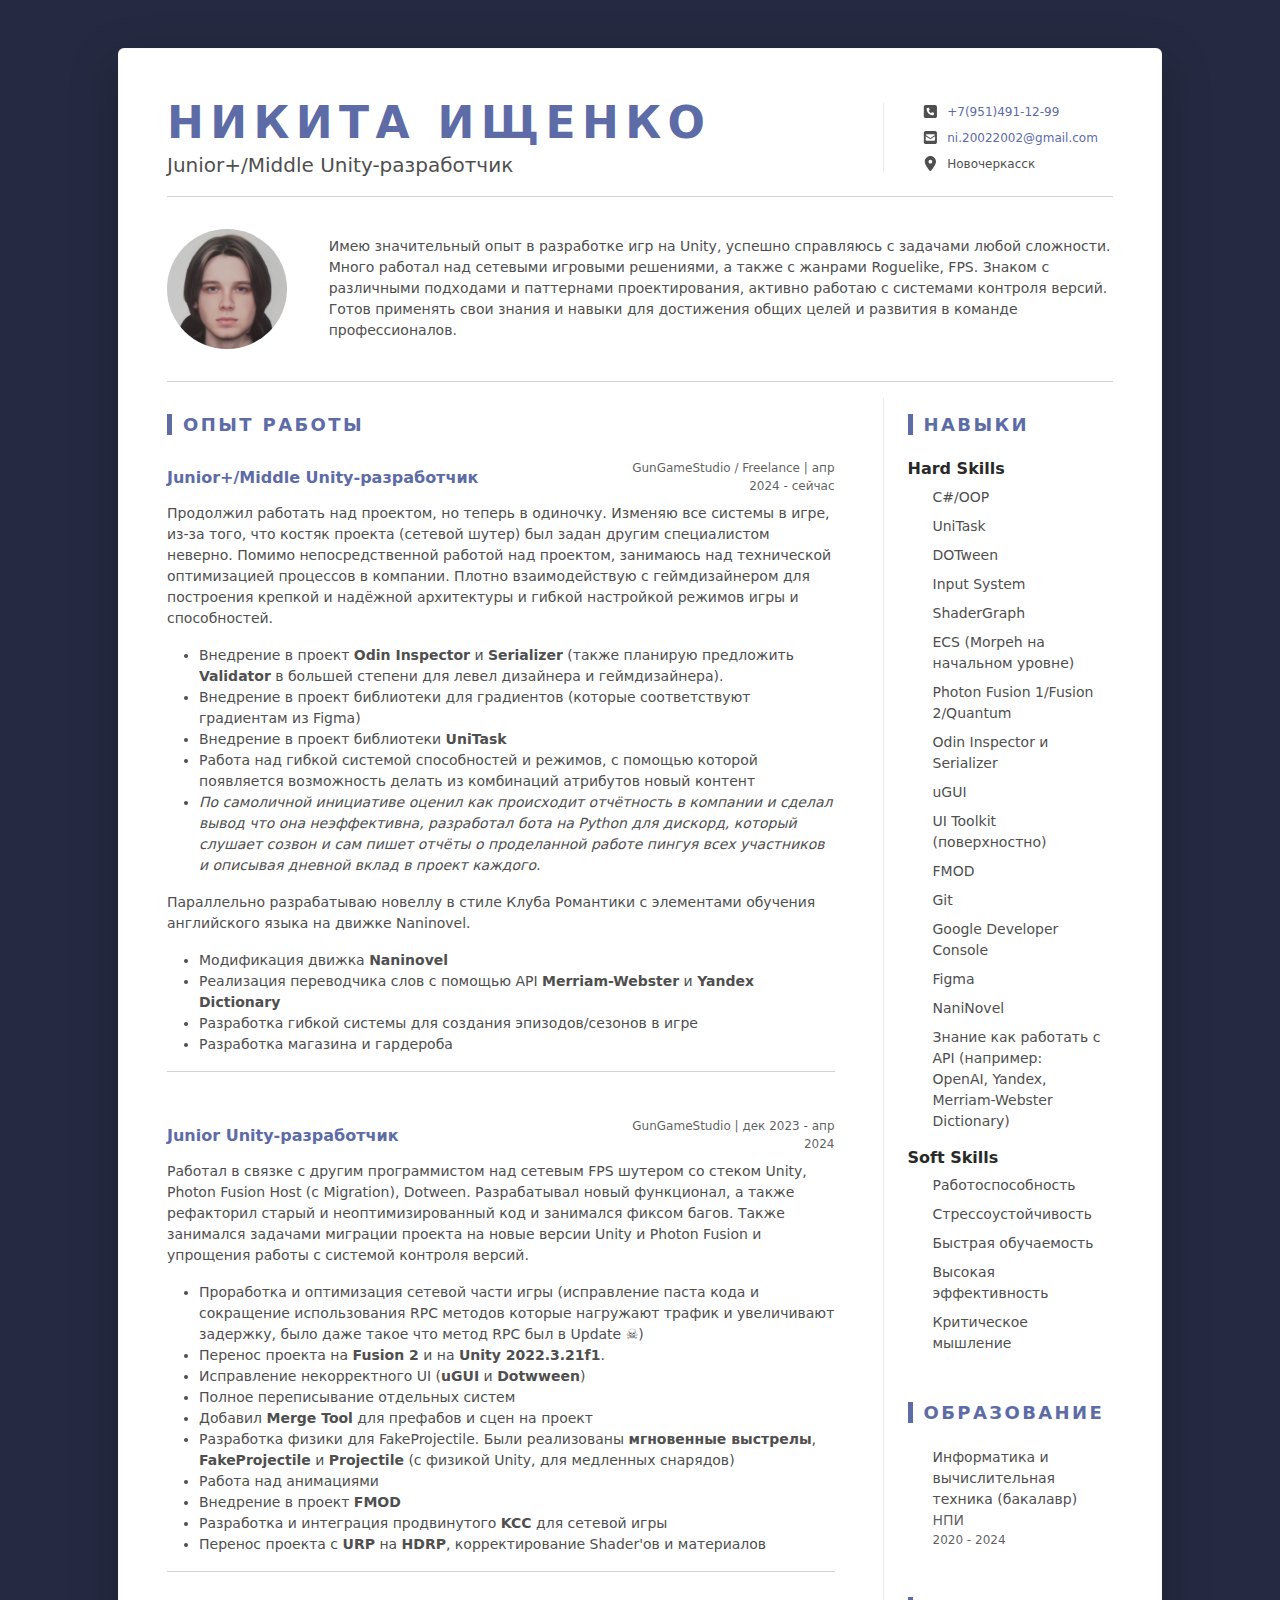
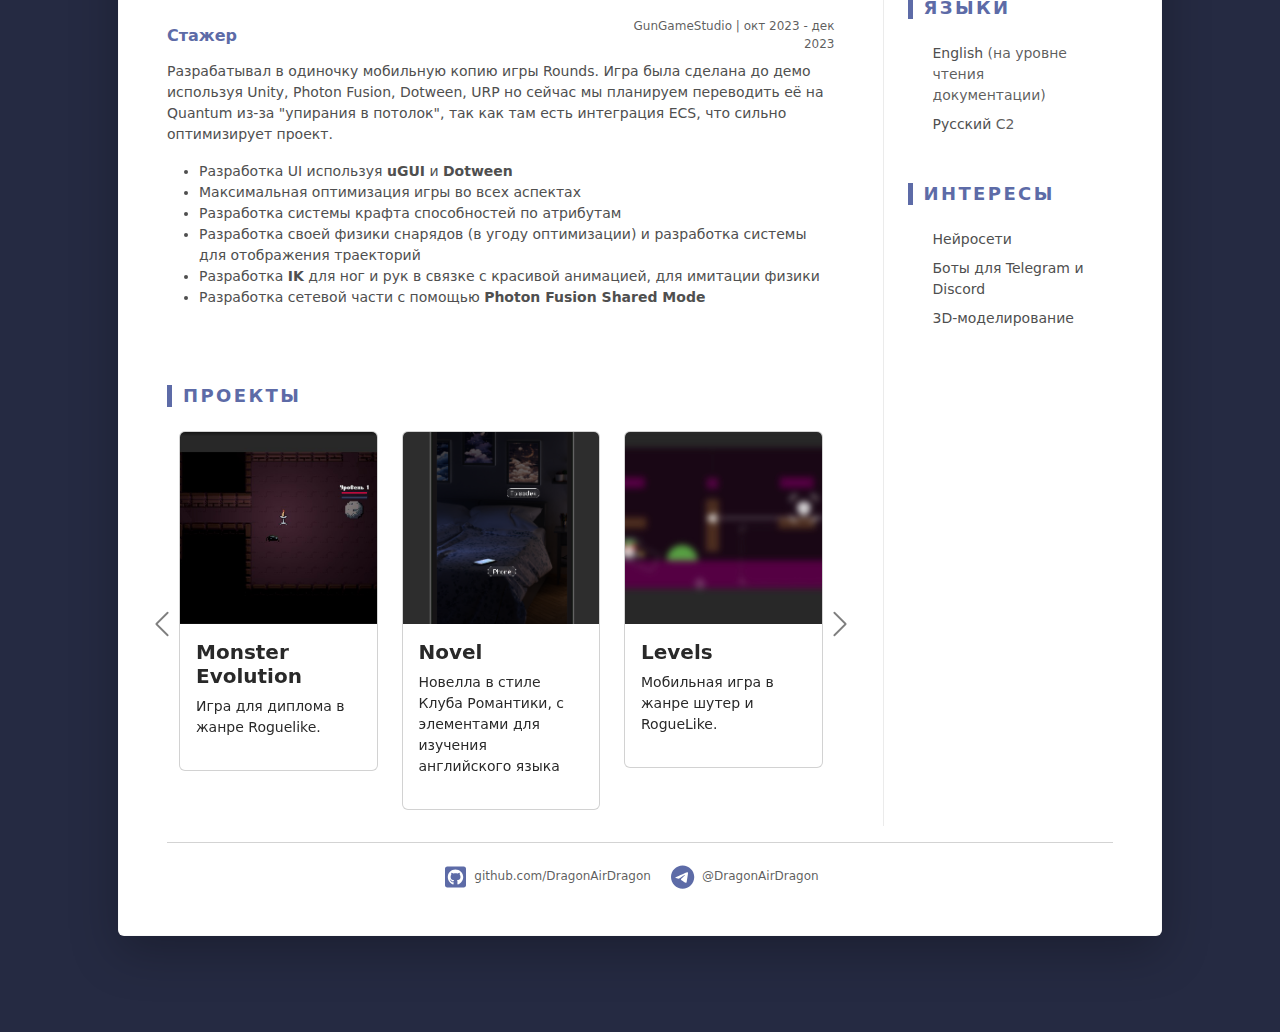
==== index.html @ b6a186af "init" ====
<!DOCTYPE html>
<html lang="en">

<head>
   <title>Никита Ищенко - Junior+/Middle Unity Developer</title>
   <meta charset="utf-8">
   <meta http-equiv="X-UA-Compatible" content="IE=edge">
   <meta name="viewport" content="width=device-width, initial-scale=1.0">
   <meta name="description" content="">
   <meta name="author" content="Proglib">
   <link rel="shortcut icon" href="assets/favicon.ico">
   <link href="https://fonts.googleapis.com/css?family=Roboto:300,400,500,700,900" rel="stylesheet">
   <script defer src="assets/fonts/all.min.js"></script>
   <link id="theme-style" rel="stylesheet" href="assets/css/style.css">
   <link id="additional-style" rel="stylesheet" href="assets/css/resume.css">
</head>

<body>
   <div class="main-wrapper">
      <div class="container px-3 px-lg-5">
         <article class="resume-wrapper mx-auto theme-bg-light p-5 mb-5 my-5 shadow-lg rounded">
            <div class="resume-header">
               <div class="row align-items-center">
                  <div class="resume-title col-12 col-md-6 col-lg-8 col-xl-9">
                     <h2 class="resume-name mb-0 text-uppercase">Никита Ищенко</h2>
                     <div class="resume-tagline mb-3 mb-md-0">Junior+/Middle Unity-разработчик</div>
                  </div>
                  <div class="resume-contact col-12 col-md-6 col-lg-4 col-xl-3">
                     <ul class="list-unstyled mb-0">
                        <li class="mb-2"><i class="fas fa-phone-square fa-fw fa-lg me-2 "></i><a class="resume-link"
                              href="tel:#">+7(951)491-12-99</a></li>
                        <li class="mb-2"><i class="fas fa-envelope-square fa-fw fa-lg me-2"></i><a class="resume-link"
                              href="mailto:#">ni.20022002@gmail.com</a></li>
                        <li class="mb-0"><i class="fas fa-map-marker-alt fa-fw fa-lg me-2"></i>Новочеркасск</li>
                     </ul>
                  </div>
               </div>
            </div>
            <hr>
            <div class="resume-intro py-3">
               <div class="row align-items-center">
                  <div class="col-12 col-md-3 col-xl-2 text-center">
                     <img class="resume-profile-image mb-3 mb-md-0 me-md-5  ms-md-0 rounded mx-auto rounded-circle"
                        src="assets/img/photo.jpg" alt="image">
                  </div>
                  <div class="col text-start">
                     <p class="mb-0"> Имею значительный опыт в разработке игр на Unity, успешно справляюсь с задачами
                        любой сложности. Много работал над сетевыми игровыми решениями, а также с жанрами Roguelike,
                        FPS. Знаком с различными подходами и паттернами проектирования, активно работаю с системами
                        контроля версий. Готов применять свои знания и навыки для достижения общих целей и развития в
                        команде профессионалов. </p>
                  </div>
               </div>
            </div>
            <hr>
            <div class="resume-body">
               <div class="row">
                  <div class="resume-main col-12 col-lg-8 col-xl-9   pe-0   pe-lg-5">
                     <section class="work-section py-3">
                        <h3 class="text-uppercase resume-section-heading mb-4">Опыт работы</h3>
                        <div class="item mb-3">
                           <div class="item-heading row align-items-center mb-2">
                              <h4 class="item-title col-12 col-md-6 col-lg-8 mb-2 mb-md-0 text-primary">Junior+/Middle
                                 Unity-разработчик</h4>
                              <div class="item-meta col-12 col-md-6 col-lg-4 text-muted text-start text-md-end">
                                 GunGameStudio / Freelance | апр 2024 - сейчас</div>
                           </div>
                           <div class="item-content">
                              <p>Продолжил работать над проектом, но теперь в одиночку. Изменяю все
                                 системы в игре, из-за того, что костяк проекта (сетевой шутер) был задан другим
                                 специалистом неверно. Помимо непосредственной работой над проектом, занимаюсь над
                                 технической оптимизацией процессов в компании. Плотно взаимодействую с геймдизайнером
                                 для построения крепкой и
                                 надёжной архитектуры и гибкой настройкой режимов игры и способностей.</p>
                              <ul class="resume-list">
                                 <li>Внедрение в проект <strong>Odin Inspector</strong> и <strong>Serializer</strong>
                                    (также планирую предложить <strong>Validator</strong> в большей степени для левел
                                    дизайнера и геймдизайнера).</li>
                                 <li>Внедрение в проект библиотеки для градиентов (которые соответствуют градиентам из
                                    Figma)</li>
                                 <li>Внедрение в проект библиотеки <strong>UniTask</strong></li>
                                 <li>Работа над гибкой системой способностей и режимов, с помощью которой появляется
                                    возможность делать из комбинаций атрибутов новый контент</li>
                                 <li><i>По самоличной инициативе оценил как происходит отчётность в компании и сделал
                                       вывод
                                       что она неэффективна, разработал бота на Python для дискорд, который слушает
                                       созвон
                                       и сам пишет отчёты о проделанной работе пингуя всех участников и описывая дневной
                                       вклад в проект каждого.</i></li>
                              </ul>
                              <p>Параллельно разрабатываю новеллу в стиле Клуба Романтики с элементами обучения
                                 английского языка на движке Naninovel.</p>
                              <ul class="resume-list">
                                 <li>Модификация движка <strong>Naninovel</strong></li>
                                 <li>Реализация переводчика слов с помощью API <strong>Merriam-Webster</strong> и
                                    <strong>Yandex Dictionary</strong>
                                 </li>
                                 <li>Разработка гибкой системы для создания эпизодов/сезонов в игре</li>
                                 <li>Разработка магазина и гардероба</li>
                              </ul>
                              <hr>
                           </div>
                        </div>
                        <div class="item mb-3">
                           <div class="item-heading row align-items-center mb-2">
                              <h4 class="item-title col-12 col-md-6 col-lg-8 mb-2 mb-md-0  text-primary">Junior
                                 Unity-разработчик</h4>
                              <div class="item-meta col-12 col-md-6 col-lg-4 text-muted text-start text-md-end">
                                 GunGameStudio | дек 2023 - апр 2024</div>
                           </div>
                           <div class="item-content">
                              <p>Работал в связке с другим программистом над сетевым FPS шутером со стеком Unity, Photon
                                 Fusion Host (c Migration), Dotween. Разрабатывал новый функционал, а также рефакторил
                                 старый и
                                 неоптимизированный код и занимался фиксом багов. Также занимался задачами миграции
                                 проекта на новые версии Unity и Photon Fusion и упрощения работы с системой
                                 контроля версий. </p>
                              <ul class="resume-list">
                                 <li>Проработка и оптимизация сетевой части игры (исправление паста кода и сокращение
                                    использования
                                    RPC методов которые нагружают трафик и увеличивают задержку, было даже такое что
                                    метод RPC был в Update &#9760;)</li>
                                 <li>Перенос проекта на <strong>Fusion 2</strong> и на <strong>Unity
                                       2022.3.21f1</strong>.</li>
                                 <li>Исправление некорректного UI (<strong>uGUI</strong> и <strong>Dotwween</strong>)
                                 </li>
                                 <li>Полное переписывание отдельных систем</li>
                                 <li>Добавил <strong>Merge Tool</strong> для префабов и сцен на проект</li>
                                 <li>Разработка физики для FakeProjectile. Были реализованы <strong>мгновенные
                                       выстрелы</strong>, <strong>FakeProjectile</strong> и <strong>Projectile</strong>
                                    (с физикой Unity, для медленных снарядов)
                                 </li>
                                 <li>Работа над анимациями</li>
                                 <li>Внедрение в проект <strong>FMOD</strong></li>
                                 <li>Разработка и интеграция продвинутого <strong>KCC</strong> для сетевой игры</li>
                                 <li>Перенос проекта с <strong>URP</strong> на <strong>HDRP</strong>, корректирование
                                    Shader'ов и
                                    материалов</li>
                              </ul>
                              <hr>
                           </div>
                        </div>
                        <div class="item">
                           <div class="item-heading row align-items-center mb-2">
                              <h4 class="item-title col-12 col-md-6 col-lg-8 mb-2 mb-md-0 text-primary">Стажер</h4>
                              <div class="item-meta col-12 col-md-6 col-lg-4 text-muted text-start text-md-end">
                                 GunGameStudio | окт 2023 - дек 2023</div>
                           </div>
                           <div class="item-content">
                              <p>Разрабатывал в одиночку мобильную копию игры Rounds. Игра была сделана до демо
                                 используя Unity, Photon Fusion, Dotween, URP но сейчас мы планируем переводить её на
                                 Quantum из-за "упирания в потолок", так как там есть интеграция ECS, что сильно
                                 оптимизирует проект. </p>
                              <ul class="resume-list">
                                 <li>Разработка UI используя <strong>uGUI</strong> и <strong>Dotween</strong></li>
                                 <li>Максимальная оптимизация игры во всех аспектах</li>
                                 <li>Разработка системы крафта способностей по атрибутам</li>
                                 <li>Разработка своей физики снарядов (в угоду оптимизации) и разработка системы для
                                    отображения траекторий</li>
                                 <li>Разработка <strong>IK</strong> для ног и рук в связке с красивой анимацией, для
                                    имитации физики</li>
                                 <li>Разработка сетевой части c помощью <strong>Photon Fusion Shared Mode</strong></li>
                              </ul>
                           </div>
                        </div>
                     </section>
                     <section class="project-section py-3">
                        <h3 class="text-uppercase resume-section-heading mb-4">Проекты</h3>
                        <div id="carouselResumeControls" class="carousel slide carousel-dark" data-bs-ride="carousel"
                           data-bs-interval="false">
                           <div class="carousel-inner">
                              <div class="carousel-item active">
                                 <div class="container">
                                    <div class="row row-cols-1 row-cols-md-3 g-4">
                                       <div class="col">
                                          <div class="card">
                                             <img
                                                src="assets/img/projects/MosterEvolution/photo_5415862758945184995_y.jpg"
                                                class="card-img-top" alt="...">
                                             <div class="card-body">
                                                <h5 class="card-title">Monster Evolution</h5>
                                                <p class="card-text small">Игра для диплома в жанре Roguelike.</p>
                                                <div class="text-end">
                                                   <a href="monsterevolution.html" class="stretched-link"></a>
                                                </div>
                                             </div>
                                          </div>
                                       </div>
                                       <div class="col">
                                          <div class="card">
                                             <img src="assets/img/projects/Novel/novel.png" class="card-img-top"
                                                alt="...">
                                             <div class="card-body">
                                                <h5 class="card-title">Novel</h5>
                                                <p class="card-text small">Новелла в стиле Клуба Романтики, с элементами
                                                   для изучения английского языка</p>
                                                <div class="text-end">
                                                   <a href="novel.html" class="stretched-link"></a>
                                                </div>
                                             </div>
                                          </div>
                                       </div>
                                       <div class="col">
                                          <div class="card">
                                             <img
                                                src="assets/img/projects/Levels/3eabb5a5-bd69-4034-97f4-4b6be8d8cec0.jpg"
                                                class="card-img-top" alt="...">
                                             <div class="card-body">
                                                <h5 class="card-title">Levels</h5>
                                                <p class="card-text small">Мобильная игра в жанре шутер и RogueLike.</p>
                                                <div class="text-end">
                                                   <a href="levels.html" class="stretched-link"></a>
                                                </div>
                                             </div>
                                          </div>
                                       </div>
                                    </div>
                                 </div>
                              </div>
                              <div class="carousel-item">
                                 <div class="container">
                                    <div class="row row-cols-1 row-cols-md-3 g-4">
                                       <div class="col">
                                          <div class="card">
                                             <img
                                                src="assets/img/projects/Die2Win/23e4c7e5-9384-4a2a-b92b-2f66f6d8f3a6 (1).jpg"
                                                class="card-img-top" alt="...">
                                             <div class="card-body">
                                                <h5 class="card-title">Die2Win</h5>
                                                <p class="card-text small">Десктопная игра в жанре шутер от первого лица
                                                   с элементами RogueLike.</p>
                                                <div class="text-end">
                                                   <a href="die2win.html" class="stretched-link"></a>
                                                </div>
                                             </div>
                                          </div>
                                       </div>
                                       <div class="col">
                                          <div class="card">
                                             <img src="assets/img/projects/Python/pthon.png" class="card-img-top"
                                                alt="...">
                                             <div class="card-body">
                                                <h5 class="card-title">Python Bot для Discord</h5>
                                                <p class="card-text small">Бот который помогает с рабочими отчётами.</p>
                                                <div class="text-end">
                                                   <a href="pythonbot.html" class="stretched-link"></a>
                                                </div>
                                             </div>
                                          </div>
                                       </div>
                                    </div>
                                 </div>
                              </div>
                           </div>
                           <a class="carousel-control-prev" href="#carouselResumeControls" role="button"
                              data-bs-slide="prev">
                              <span class="carousel-control-prev-icon" aria-hidden="true"></span>
                              <span class="sr-only">Previous</span>
                           </a>
                           <a class="carousel-control-next" href="#carouselResumeControls" role="button"
                              data-bs-slide="next">
                              <span class="carousel-control-next-icon" aria-hidden="true"></span>
                              <span class="sr-only">Next</span>
                           </a>
                        </div>
                     </section>
                  </div>
                  <aside class="resume-aside col-12 col-lg-4 col-xl-3 px-lg-4 pb-lg-4">
                     <section class="skills-section py-3">
                        <h3 class="text-uppercase resume-section-heading mb-4">Навыки</h3>
                        <div class="item">
                           <h4 class="item-title">Hard Skills</h4>
                           <ul class="list-unstyled resume-skills-list">
                              <li class="mb-2">C#/OOP</li>
                              <li class="mb-2">UniTask
                              <li>
                              <li class="mb-2">DOTween</li>
                              <li class="mb-2">Input System</li>
                              <li class="mb-2">ShaderGraph</li>
                              <li class="mb-2">ECS (Morpeh на начальном уровне)</li>
                              <li class="mb-2">Photon Fusion 1/Fusion 2/Quantum</li>
                              <li class="mb-2">Odin Inspector и Serializer</li>
                              <li class="mb-2">uGUI</li>
                              <li class="mb-2">UI Toolkit (поверхностно)</li>
                              <li class="mb-2">FMOD</li>
                              <li class="mb-2">Git</li>
                              <li class="mb-2">Google Developer Console</li>
                              <li class="mb-2">Figma</li>
                              <li class="mb-2">NaniNovel</li>
                              <li class="mb-2">Знание как работать с API (например: OpenAI, Yandex, Merriam-Webster
                                 Dictionary)</li>

                           </ul>
                        </div>
                        <div class="item">
                           <h4 class="item-title">Soft Skills</h4>
                           <ul class="list-unstyled resume-skills-list">
                              <li class="mb-2">Работоспособность</li>
                              <li class="mb-2">Стрессоустойчивость
                              <li>
                              <li class="mb-2">Быстрая обучаемость</li>
                              <li class="mb-2">Высокая эффективность</li>
                              <li class="mb-2">Критическое мышление</li>
                           </ul>
                        </div>
                     </section>
                     <section class="education-section py-3">
                        <h3 class="text-uppercase resume-section-heading mb-4">Образование</h3>
                        <ul class="list-unstyled resume-education-list">
                           <li class="mb-3">
                              <div class="resume-degree font-weight-bold">Информатика и вычислительная техника
                                 (бакалавр)</div>
                              <div class="resume-degree-org text-muted">НПИ</div>
                              <div class="resume-degree-time text-muted">2020 - 2024</div>
                           </li>
                        </ul>
                     </section>
                     <section class="skills-section py-3">
                        <h3 class="text-uppercase resume-section-heading mb-4">Языки</h3>
                        <ul class="list-unstyled resume-lang-list">
                           <li class="mb-2">English <span class="text-muted">(на уровне чтения документации)</span></li>
                           <li>Русский <span class="text-muted">C2</span></li>
                        </ul>
                     </section>
                     <section class="skills-section py-3">
                        <h3 class="text-uppercase resume-section-heading mb-4">Интересы</h3>
                        <ul class="list-unstyled resume-interests-list mb-0">
                           <li class="mb-2">Нейросети</li>
                           <li class="mb-2">Боты для Telegram и Discord</li>
                           <li class="mb-2">3D-моделирование</li>
                        </ul>
                     </section>
                  </aside>
               </div>
            </div>
            <hr>
            <div class="resume-footer text-center">
               <ul class="resume-social-list list-inline mx-auto mb-0 d-inline-block text-muted">
                  <li class="list-inline-item mb-lg-0 me-3"><a class="resume-link" href="#"><i
                           class="fab fa-github-square fa-2x me-2" data-fa-transform="down-4"></i><span
                           class="d-none d-lg-inline-block text-muted">github.com/DragonAirDragon</span></a></li>
                  <li class="list-inline-item mb-lg-0 me-lg-3"><a class="resume-link" href="#"><i
                           class="fab fa-telegram fa-2x me-2" data-fa-transform="down-4"></i><span
                           class="d-none d-lg-inline-block text-muted">@DragonAirDragon</span></a></li>
               </ul>
            </div>
         </article>
      </div>
      <footer class="footer text-center py-4">
      </footer>
   </div>
   <script src="assets/js/bootstrap.min.js"></script>
</body>

</html>
---- assets/css/resume.css ----
body {
  background-color: #252A42;
}

.resume-wrapper {
  background-color: #fff;
}

.carousel-control-prev,
.carousel-control-next {
   z-index: 10;
   top: 2%;
   width: 30px;
}

.carousel-control-prev {
   left: -20px;
}

.carousel-control-next {
   right: -20px;
}
.item-content {
margin-bottom: 45px;
}

.card-img-top {
    width: 100%;
    height: 15vw;
    object-fit: cover;
  }

.btn-sm {
   padding: 10px; 
   font-size: 12px; 
   line-height: 1.5; 
   border-radius: 5px; 
  font-weight: normal;
}

.project-box {
  overflow: hidden;
  position: relative;
  padding: 20px;
  margin-bottom: 20px;
}

.project-img {
  width: 100%;
  height: auto;
}

.project-content {
  margin-top: 20px;
}

.btn{
  font-weight: normal;
}


.list-unstyled li {
 padding-left: 25px;
}
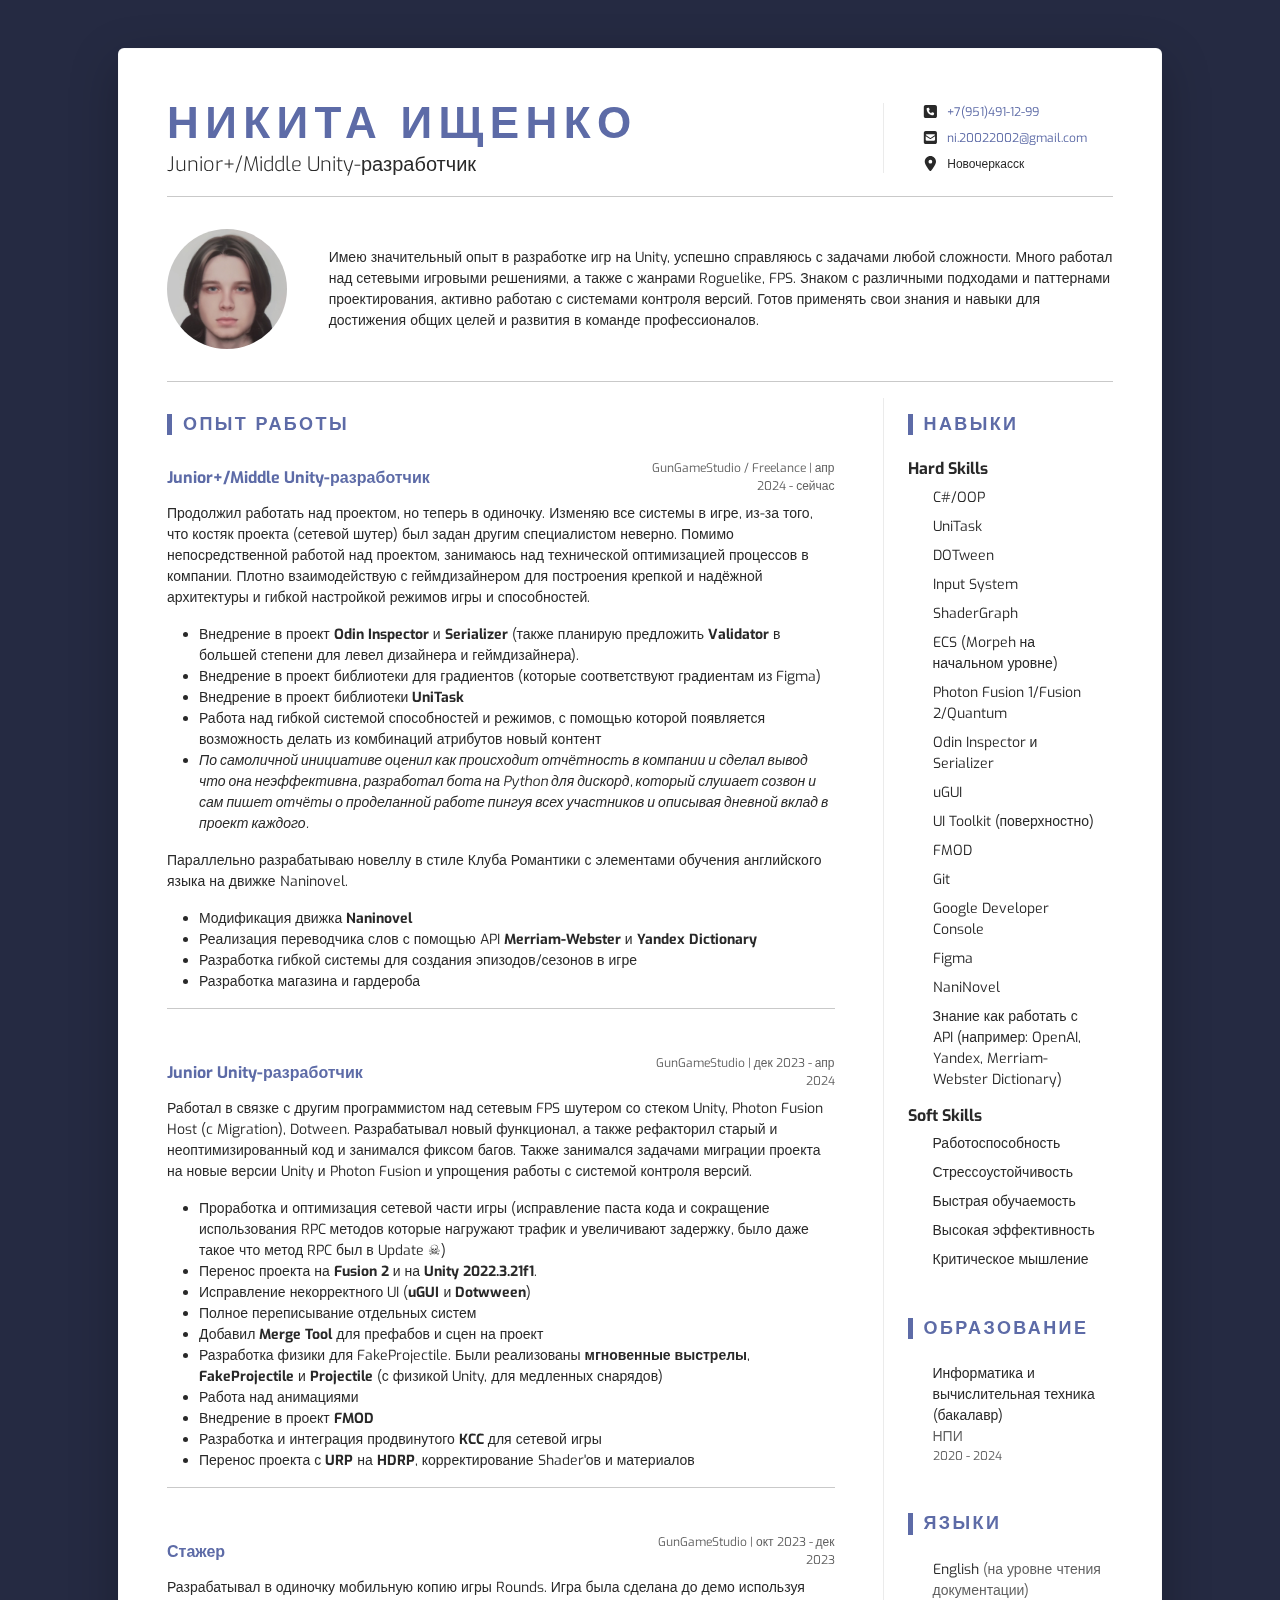
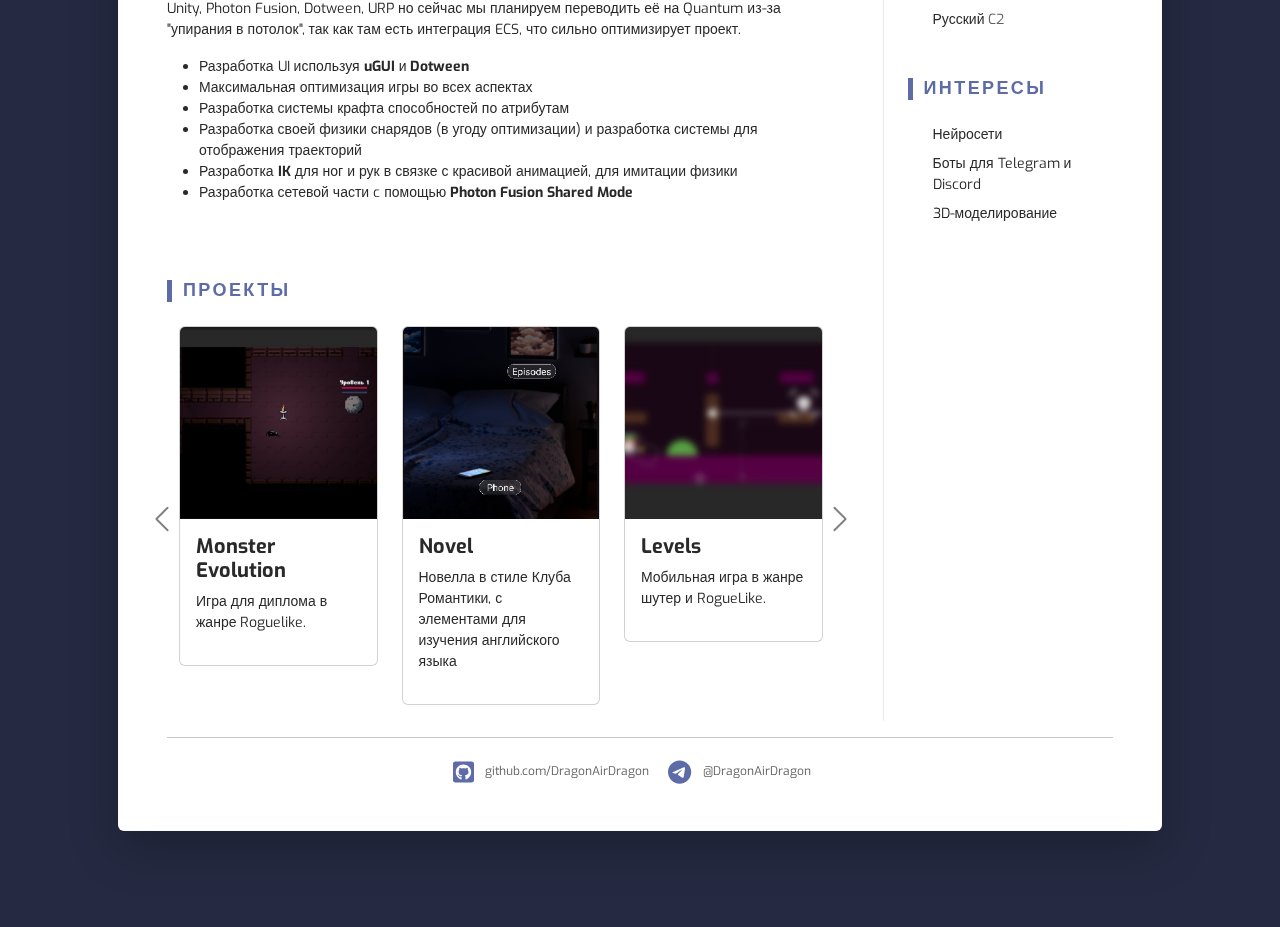
==== commit 822e476f: "add animations" ====
--- a/index.html
+++ b/index.html
@@ -16,6 +16,20 @@
 </head>
 
 <body>
+   <div class="area">
+      <ul class="circles">
+         <li></li>
+         <li></li>
+         <li></li>
+         <li></li>
+         <li></li>
+         <li></li>
+         <li></li>
+         <li></li>
+         <li></li>
+         <li></li>
+      </ul>
+   </div>
    <div class="main-wrapper">
       <div class="container px-3 px-lg-5">
          <article class="resume-wrapper mx-auto theme-bg-light p-5 mb-5 my-5 shadow-lg rounded">
@@ -336,12 +350,18 @@
             <hr>
             <div class="resume-footer text-center">
                <ul class="resume-social-list list-inline mx-auto mb-0 d-inline-block text-muted">
-                  <li class="list-inline-item mb-lg-0 me-3"><a class="resume-link" href="#"><i
-                           class="fab fa-github-square fa-2x me-2" data-fa-transform="down-4"></i><span
-                           class="d-none d-lg-inline-block text-muted">github.com/DragonAirDragon</span></a></li>
-                  <li class="list-inline-item mb-lg-0 me-lg-3"><a class="resume-link" href="#"><i
-                           class="fab fa-telegram fa-2x me-2" data-fa-transform="down-4"></i><span
-                           class="d-none d-lg-inline-block text-muted">@DragonAirDragon</span></a></li>
+                  <li class="list-inline-item mb-lg-0 me-3">
+                     <a class="resume-link" href="https://github.com/DragonAirDragon" target="_blank">
+                        <i class="fab fa-github-square fa-2x me-2" data-fa-transform="down-4"></i>
+                        <span class="d-none d-lg-inline-block text-muted">github.com/DragonAirDragon</span>
+                     </a>
+                  </li>
+                  <li class="list-inline-item mb-lg-0 me-lg-3">
+                     <a class="resume-link" href="https://t.me/DragonAirDragon" target="_blank">
+                        <i class="fab fa-telegram fa-2x me-2" data-fa-transform="down-4"></i>
+                        <span class="d-none d-lg-inline-block text-muted">@DragonAirDragon</span>
+                     </a>
+                  </li>
                </ul>
             </div>
          </article>
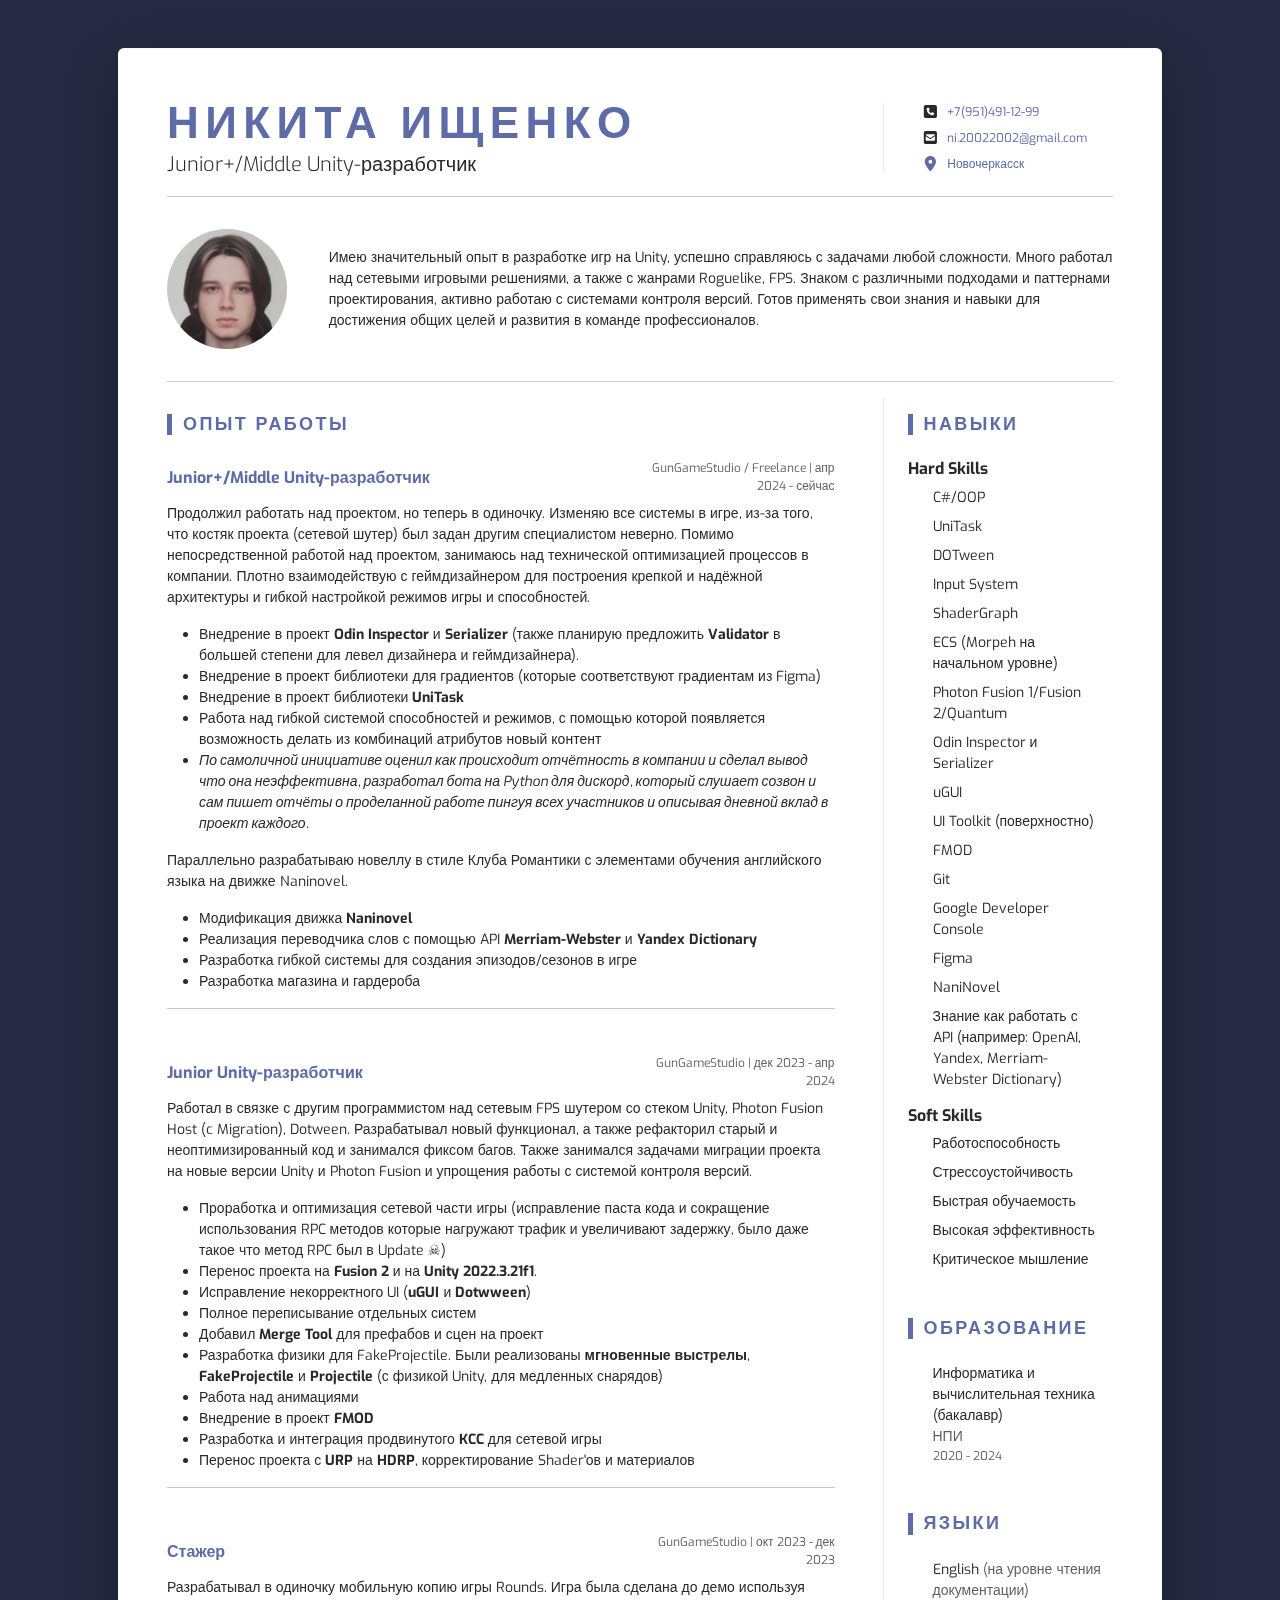
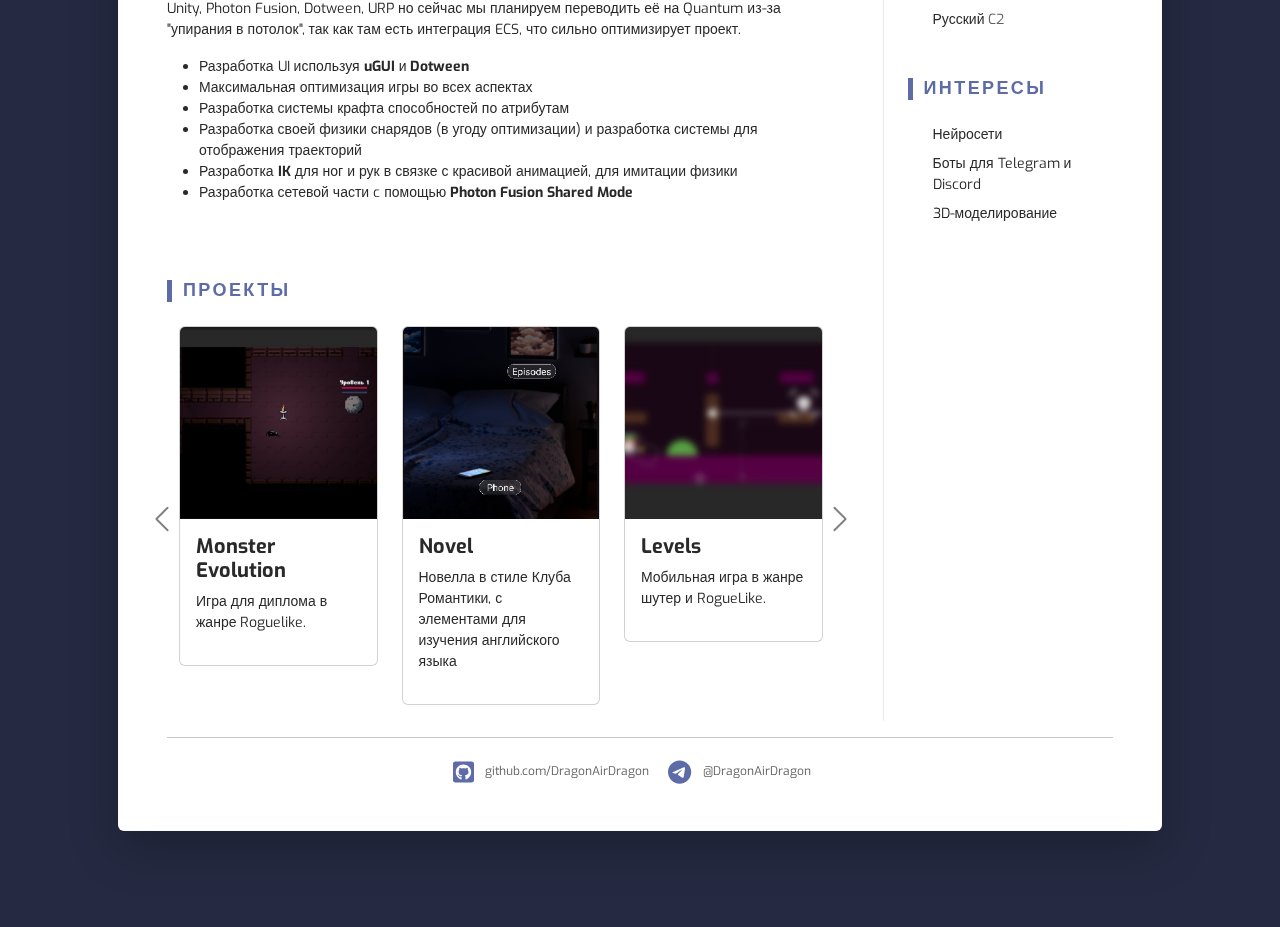
==== commit 5eb4d9d0: "end" ====
--- a/index.html
+++ b/index.html
@@ -42,10 +42,14 @@
                   <div class="resume-contact col-12 col-md-6 col-lg-4 col-xl-3">
                      <ul class="list-unstyled mb-0">
                         <li class="mb-2"><i class="fas fa-phone-square fa-fw fa-lg me-2 "></i><a class="resume-link"
-                              href="tel:#">+7(951)491-12-99</a></li>
+                              href="tel:+7(951)491-12-99">+7(951)491-12-99</a></li>
                         <li class="mb-2"><i class="fas fa-envelope-square fa-fw fa-lg me-2"></i><a class="resume-link"
-                              href="mailto:#">ni.20022002@gmail.com</a></li>
-                        <li class="mb-0"><i class="fas fa-map-marker-alt fa-fw fa-lg me-2"></i>Новочеркасск</li>
+                              href="mailto:ni.20022002@gmail.com">ni.20022002@gmail.com</a></li>
+                        <li class="mb-0">
+                           <a href="https://www.google.com/maps?q=47.4220,40.0931" target="_blank" class="resume-link">
+                              <i class="fas fa-map-marker-alt fa-fw fa-lg me-2"></i>Новочеркасск
+                           </a>
+                        </li>
                      </ul>
                   </div>
                </div>
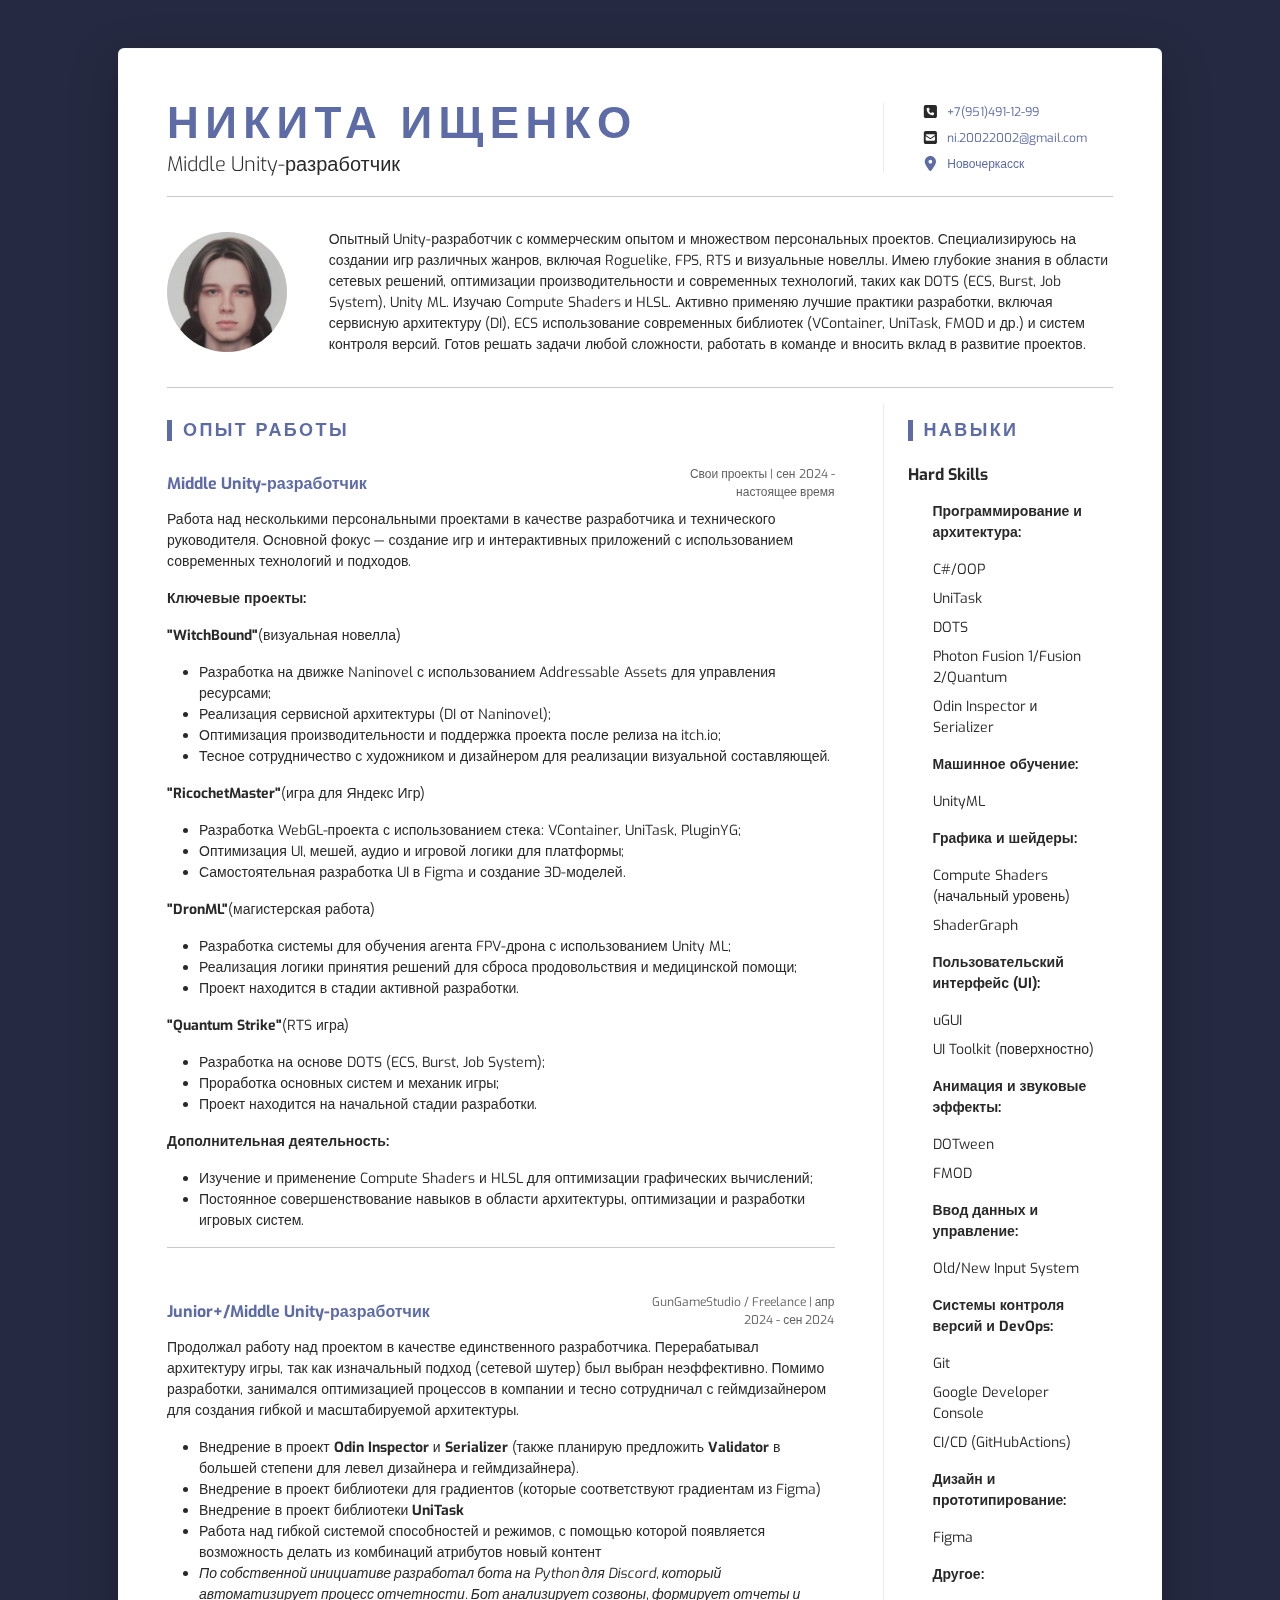
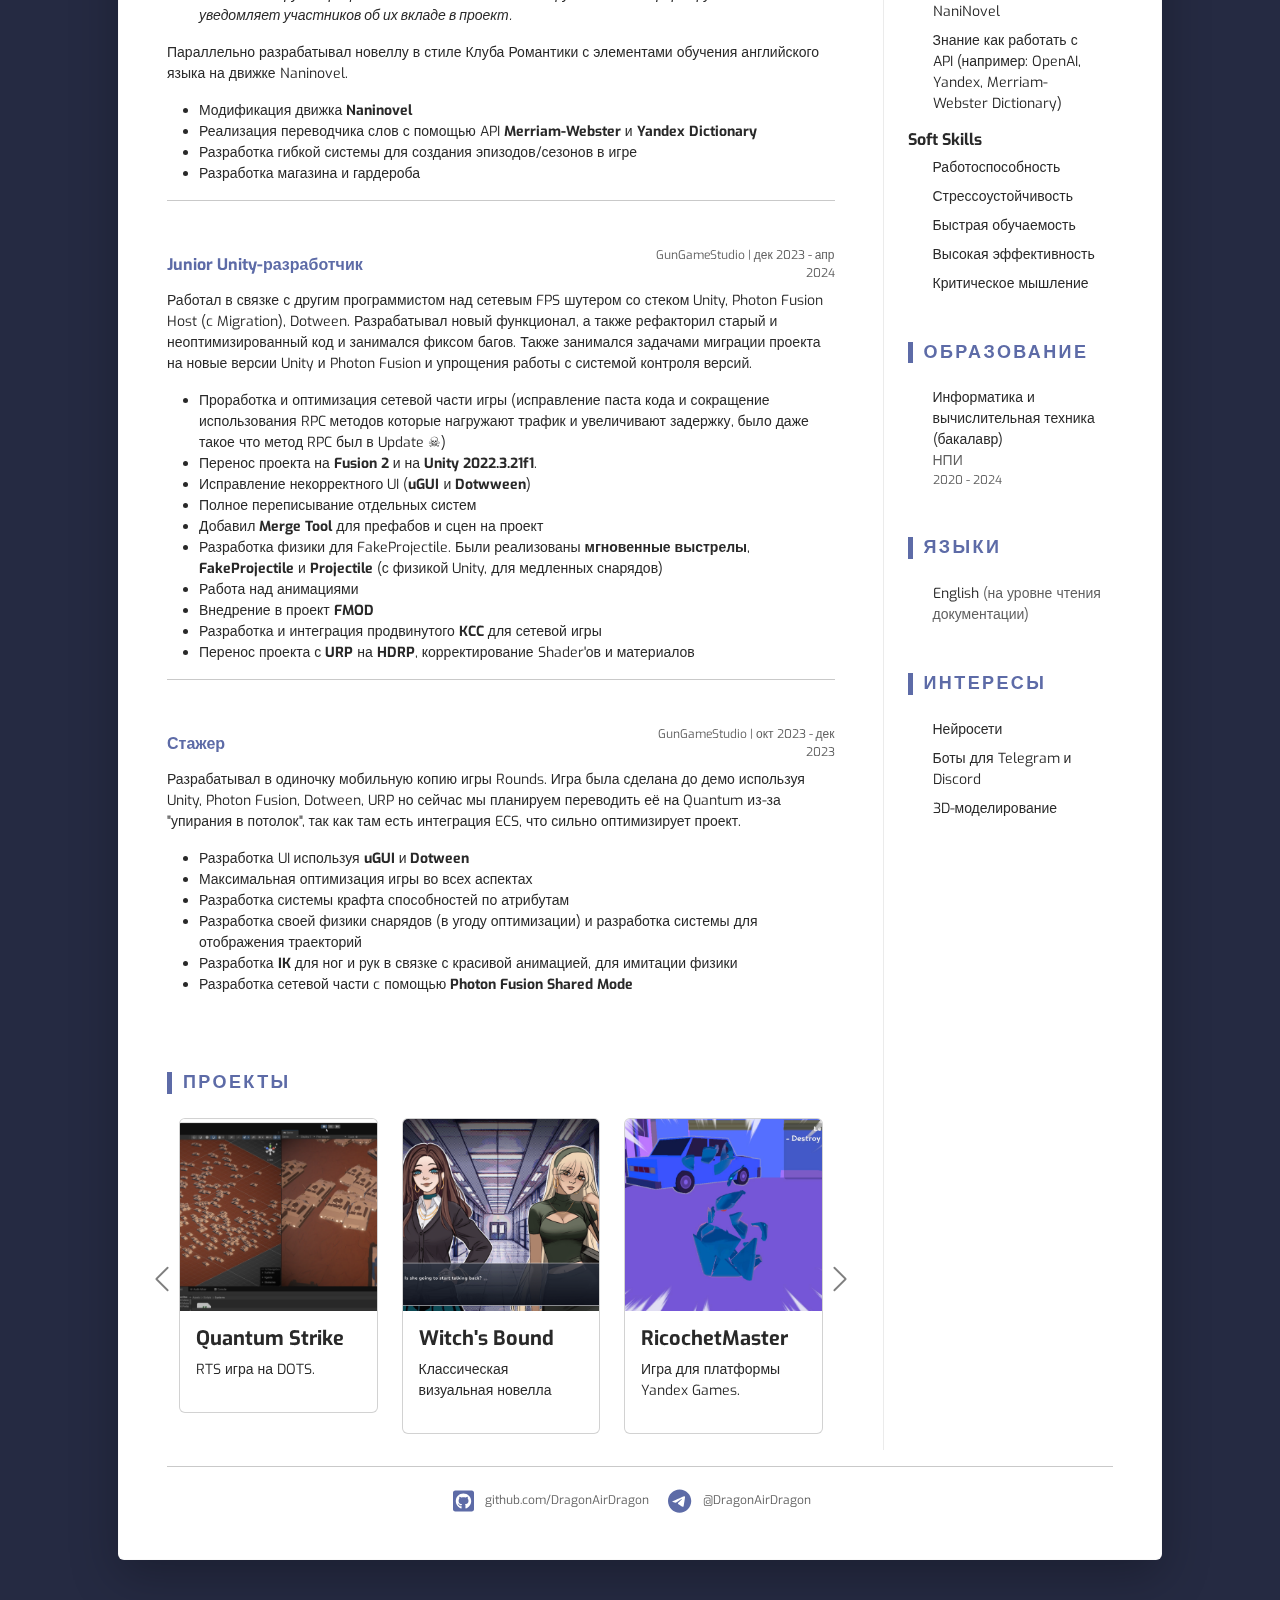
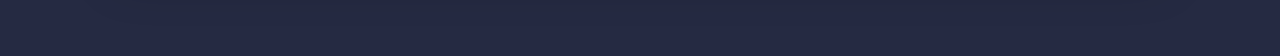
==== commit d358e8bb: "UpdatePortfolio" ====
--- a/index.html
+++ b/index.html
@@ -37,7 +37,7 @@
                <div class="row align-items-center">
                   <div class="resume-title col-12 col-md-6 col-lg-8 col-xl-9">
                      <h2 class="resume-name mb-0 text-uppercase">Никита Ищенко</h2>
-                     <div class="resume-tagline mb-3 mb-md-0">Junior+/Middle Unity-разработчик</div>
+                     <div class="resume-tagline mb-3 mb-md-0">Middle Unity-разработчик</div>
                   </div>
                   <div class="resume-contact col-12 col-md-6 col-lg-4 col-xl-3">
                      <ul class="list-unstyled mb-0">
@@ -62,11 +62,14 @@
                         src="assets/img/photo.jpg" alt="image">
                   </div>
                   <div class="col text-start">
-                     <p class="mb-0"> Имею значительный опыт в разработке игр на Unity, успешно справляюсь с задачами
-                        любой сложности. Много работал над сетевыми игровыми решениями, а также с жанрами Roguelike,
-                        FPS. Знаком с различными подходами и паттернами проектирования, активно работаю с системами
-                        контроля версий. Готов применять свои знания и навыки для достижения общих целей и развития в
-                        команде профессионалов. </p>
+                     <p class="mb-0"> Опытный Unity-разработчик с коммерческим опытом и множеством персональных
+                        проектов. Специализируюсь на создании игр различных жанров, включая Roguelike, FPS, RTS
+                        и визуальные новеллы. Имею глубокие знания в области сетевых решений, оптимизации
+                        производительности и современных технологий, таких как DOTS (ECS, Burst, Job System), Unity ML.
+                        Изучаю Compute Shaders и HLSL. Активно применяю лучшие практики разработки, включая сервисную
+                        архитектуру (DI), ECS использование современных библиотек (VContainer, UniTask, FMOD и др.) и систем
+                        контроля версий. Готов решать задачи любой сложности, работать в команде и вносить вклад в развитие
+                        проектов. </p>
                   </div>
                </div>
             </div>
@@ -76,20 +79,66 @@
                   <div class="resume-main col-12 col-lg-8 col-xl-9   pe-0   pe-lg-5">
                      <section class="work-section py-3">
                         <h3 class="text-uppercase resume-section-heading mb-4">Опыт работы</h3>
+
+                        <div class="item mb-3">
+                           <div class="item-heading row align-items-center mb-2">
+                              <h4 class="item-title col-12 col-md-6 col-lg-8 mb-2 mb-md-0 text-primary">Middle
+                                 Unity-разработчик</h4>
+                              <div class="item-meta col-12 col-md-6 col-lg-4 text-muted text-start text-md-end">
+                                 Свои проекты | сен 2024 - настоящее время </div>
+                           </div>
+                           <div class="item-content">
+                              <p>Работа над несколькими персональными проектами в качестве разработчика и технического
+                                 руководителя. Основной фокус — создание игр и интерактивных приложений с использованием
+                                 современных технологий и подходов.</p>
+                              <p><strong>Ключевые проекты:</strong></p>
+                              <p><strong>"WitchBound"</strong>(визуальная новелла)</p>
+                              <ul class="resume-list">
+                                 <li>Разработка на движке Naninovel с использованием Addressable Assets для управления ресурсами;</li>
+                                 <li>Реализация сервисной архитектуры (DI от Naninovel);</li>
+                                 <li>Оптимизация производительности и поддержка проекта после релиза на itch.io;</li>
+                                 <li>Тесное сотрудничество с художником и дизайнером для реализации визуальной составляющей.</li>
+                              </ul>
+                              <p><strong>"RicochetMaster"</strong>(игра для Яндекс Игр)</p>
+                              <ul class="resume-list">
+                                 <li>Разработка WebGL-проекта с использованием стека: VContainer, UniTask, PluginYG;</li>
+                                 <li>Оптимизация UI, мешей, аудио и игровой логики для платформы;</li>
+                                 <li>Самостоятельная разработка UI в Figma и создание 3D-моделей.</li>
+                              </ul>
+
+                              <p><strong>"DronML"</strong>(магистерская работа)</p>
+                              <ul class="resume-list">
+                                 <li>Разработка системы для обучения агента FPV-дрона с использованием Unity ML;</li>
+                                 <li>Реализация логики принятия решений для сброса продовольствия и медицинской помощи;</li>
+                                 <li>Проект находится в стадии активной разработки.</li>
+                              </ul>
+
+                              <p><strong>"Quantum Strike"</strong>(RTS игра)</p>
+                              <ul class="resume-list">
+                                 <li>Разработка на основе DOTS (ECS, Burst, Job System);</li>
+                                 <li>Проработка основных систем и механик игры;</li>
+                                 <li>Проект находится на начальной стадии разработки.</li>
+                              </ul>
+                              <p><strong>Дополнительная деятельность:</strong></p>
+                              <ul class="resume-list">
+                                 <li>Изучение и применение Compute Shaders и HLSL для оптимизации графических вычислений;</li>
+                                 <li>Постоянное совершенствование навыков в области архитектуры, оптимизации и разработки игровых систем.</li>
+                              </ul>
+                              <hr>
+                           </div>
+                        </div>
                         <div class="item mb-3">
                            <div class="item-heading row align-items-center mb-2">
                               <h4 class="item-title col-12 col-md-6 col-lg-8 mb-2 mb-md-0 text-primary">Junior+/Middle
                                  Unity-разработчик</h4>
                               <div class="item-meta col-12 col-md-6 col-lg-4 text-muted text-start text-md-end">
-                                 GunGameStudio / Freelance | апр 2024 - сейчас</div>
+                                 GunGameStudio / Freelance | апр 2024 - сен 2024</div>
                            </div>
                            <div class="item-content">
-                              <p>Продолжил работать над проектом, но теперь в одиночку. Изменяю все
-                                 системы в игре, из-за того, что костяк проекта (сетевой шутер) был задан другим
-                                 специалистом неверно. Помимо непосредственной работой над проектом, занимаюсь над
-                                 технической оптимизацией процессов в компании. Плотно взаимодействую с геймдизайнером
-                                 для построения крепкой и
-                                 надёжной архитектуры и гибкой настройкой режимов игры и способностей.</p>
+                              <p>Продолжал работу над проектом в качестве единственного разработчика.
+                                 Перерабатывал архитектуру игры, так как изначальный подход (сетевой шутер) был выбран неэффективно.
+                                 Помимо разработки, занимался оптимизацией процессов в компании и
+                                 тесно сотрудничал с геймдизайнером для создания гибкой и масштабируемой архитектуры.</p>
                               <ul class="resume-list">
                                  <li>Внедрение в проект <strong>Odin Inspector</strong> и <strong>Serializer</strong>
                                     (также планирую предложить <strong>Validator</strong> в большей степени для левел
@@ -99,14 +148,11 @@
                                  <li>Внедрение в проект библиотеки <strong>UniTask</strong></li>
                                  <li>Работа над гибкой системой способностей и режимов, с помощью которой появляется
                                     возможность делать из комбинаций атрибутов новый контент</li>
-                                 <li><i>По самоличной инициативе оценил как происходит отчётность в компании и сделал
-                                       вывод
-                                       что она неэффективна, разработал бота на Python для дискорд, который слушает
-                                       созвон
-                                       и сам пишет отчёты о проделанной работе пингуя всех участников и описывая дневной
-                                       вклад в проект каждого.</i></li>
-                              </ul>
-                              <p>Параллельно разрабатываю новеллу в стиле Клуба Романтики с элементами обучения
+                                 <li><i>По собственной инициативе разработал бота на Python для Discord,
+                                    который автоматизирует процесс отчетности. Бот анализирует созвоны,
+                                    формирует отчеты и уведомляет участников об их вкладе в проект.</i></li>
+                              </ul>
+                              <p>Параллельно разрабатывал новеллу в стиле Клуба Романтики с элементами обучения
                                  английского языка на движке Naninovel.</p>
                               <ul class="resume-list">
                                  <li>Модификация движка <strong>Naninovel</strong></li>
@@ -190,30 +236,30 @@
                               <div class="carousel-item active">
                                  <div class="container">
                                     <div class="row row-cols-1 row-cols-md-3 g-4">
+
                                        <div class="col">
                                           <div class="card">
                                              <img
-                                                src="assets/img/projects/MosterEvolution/photo_5415862758945184995_y.jpg"
-                                                class="card-img-top" alt="...">
-                                             <div class="card-body">
-                                                <h5 class="card-title">Monster Evolution</h5>
-                                                <p class="card-text small">Игра для диплома в жанре Roguelike.</p>
-                                                <div class="text-end">
-                                                   <a href="monsterevolution.html" class="stretched-link"></a>
-                                                </div>
-                                             </div>
-                                          </div>
-                                       </div>
-                                       <div class="col">
-                                          <div class="card">
-                                             <img src="assets/img/projects/Novel/novel.png" class="card-img-top"
-                                                alt="...">
-                                             <div class="card-body">
-                                                <h5 class="card-title">Novel</h5>
-                                                <p class="card-text small">Новелла в стиле Клуба Романтики, с элементами
-                                                   для изучения английского языка</p>
-                                                <div class="text-end">
-                                                   <a href="novel.html" class="stretched-link"></a>
+                                                     src="assets/img/projects/Quantum Strike/QuantumStrike.png"
+                                                     class="card-img-top" alt="...">
+                                             <div class="card-body">
+                                                <h5 class="card-title">Quantum Strike</h5>
+                                                <p class="card-text small">RTS игра на DOTS.</p>
+                                                <div class="text-end">
+                                                   <a href="QuantumStrike.html" class="stretched-link"></a>
+                                                </div>
+                                             </div>
+                                          </div>
+                                       </div>
+                                       <div class="col">
+                                          <div class="card">
+                                             <img src="assets/img/projects/WitchBound/WitchBound2.png" class="card-img-top"
+                                                  alt="...">
+                                             <div class="card-body">
+                                                <h5 class="card-title">Witch's Bound</h5>
+                                                <p class="card-text small">Классическая визуальная новелла</p>
+                                                <div class="text-end">
+                                                   <a href="WitchBound.html" class="stretched-link"></a>
                                                 </div>
                                              </div>
                                           </div>
@@ -221,17 +267,19 @@
                                        <div class="col">
                                           <div class="card">
                                              <img
-                                                src="assets/img/projects/Levels/3eabb5a5-bd69-4034-97f4-4b6be8d8cec0.jpg"
-                                                class="card-img-top" alt="...">
-                                             <div class="card-body">
-                                                <h5 class="card-title">Levels</h5>
-                                                <p class="card-text small">Мобильная игра в жанре шутер и RogueLike.</p>
-                                                <div class="text-end">
-                                                   <a href="levels.html" class="stretched-link"></a>
-                                                </div>
-                                             </div>
-                                          </div>
-                                       </div>
+                                                     src="assets/img/projects/RicochetMaster/RicochetMaster2.jpg"
+                                                     class="card-img-top" alt="...">
+                                             <div class="card-body">
+                                                <h5 class="card-title">RicochetMaster</h5>
+                                                <p class="card-text small">Игра для платформы Yandex Games.</p>
+                                                <div class="text-end">
+                                                   <a href="RicochetMaster.html" class="stretched-link"></a>
+                                                </div>
+                                             </div>
+                                          </div>
+                                       </div>
+
+
                                     </div>
                                  </div>
                               </div>
@@ -241,6 +289,20 @@
                                        <div class="col">
                                           <div class="card">
                                              <img
+                                                     src="assets/img/projects/DronML/DronMl.jpeg"
+                                                     class="card-img-top" alt="...">
+                                             <div class="card-body">
+                                                <h5 class="card-title">DronML</h5>
+                                                <p class="card-text small">ML агент FPV-дрона.</p>
+                                                <div class="text-end">
+                                                   <a href="DronMl.html" class="stretched-link"></a>
+                                                </div>
+                                             </div>
+                                          </div>
+                                       </div>
+                                       <div class="col">
+                                          <div class="card">
+                                             <img
                                                 src="assets/img/projects/Die2Win/23e4c7e5-9384-4a2a-b92b-2f66f6d8f3a6 (1).jpg"
                                                 class="card-img-top" alt="...">
                                              <div class="card-body">
@@ -266,9 +328,59 @@
                                              </div>
                                           </div>
                                        </div>
+
                                     </div>
                                  </div>
                               </div>
+                              <div class="carousel-item">
+                                 <div class="container">
+                                    <div class="row row-cols-1 row-cols-md-3 g-4">
+                                       <div class="col">
+                                          <div class="card">
+                                             <img
+                                                     src="assets/img/projects/MosterEvolution/photo_5415862758945184995_y.jpg"
+                                                     class="card-img-top" alt="...">
+                                             <div class="card-body">
+                                                <h5 class="card-title">Monster Evolution</h5>
+                                                <p class="card-text small">Игра для диплома в жанре Roguelike.</p>
+                                                <div class="text-end">
+                                                   <a href="monsterevolution.html" class="stretched-link"></a>
+                                                </div>
+                                             </div>
+                                          </div>
+                                       </div>
+                                       <div class="col">
+                                          <div class="card">
+                                             <img src="assets/img/projects/Novel/novel.png" class="card-img-top"
+                                                  alt="...">
+                                             <div class="card-body">
+                                                <h5 class="card-title">Novel</h5>
+                                                <p class="card-text small">Новелла в стиле Клуба Романтики, с элементами
+                                                   для изучения английского языка</p>
+                                                <div class="text-end">
+                                                   <a href="novel.html" class="stretched-link"></a>
+                                                </div>
+                                             </div>
+                                          </div>
+                                       </div>
+                                       <div class="col">
+                                          <div class="card">
+                                             <img
+                                                     src="assets/img/projects/Levels/3eabb5a5-bd69-4034-97f4-4b6be8d8cec0.jpg"
+                                                     class="card-img-top" alt="...">
+                                             <div class="card-body">
+                                                <h5 class="card-title">Levels</h5>
+                                                <p class="card-text small">Мобильная игра в жанре шутер и RogueLike.</p>
+                                                <div class="text-end">
+                                                   <a href="levels.html" class="stretched-link"></a>
+                                                </div>
+                                             </div>
+                                          </div>
+                                       </div>
+                                    </div>
+                                 </div>
+                              </div>
+
                            </div>
                            <a class="carousel-control-prev" href="#carouselResumeControls" role="button"
                               data-bs-slide="prev">
@@ -280,6 +392,7 @@
                               <span class="carousel-control-next-icon" aria-hidden="true"></span>
                               <span class="sr-only">Next</span>
                            </a>
+
                         </div>
                      </section>
                   </div>
@@ -289,25 +402,35 @@
                         <div class="item">
                            <h4 class="item-title">Hard Skills</h4>
                            <ul class="list-unstyled resume-skills-list">
+                              <li class="skill-subsection">Программирование и архитектура:</li>
                               <li class="mb-2">C#/OOP</li>
-                              <li class="mb-2">UniTask
-                              <li>
-                              <li class="mb-2">DOTween</li>
-                              <li class="mb-2">Input System</li>
-                              <li class="mb-2">ShaderGraph</li>
-                              <li class="mb-2">ECS (Morpeh на начальном уровне)</li>
+                              <li class="mb-2">UniTask<li>
+                              <li class="mb-2">DOTS</li>
                               <li class="mb-2">Photon Fusion 1/Fusion 2/Quantum</li>
                               <li class="mb-2">Odin Inspector и Serializer</li>
+                              <li class="skill-subsection">Машинное обучение:</li>
+                              <li class="mb-2">UnityML</li>
+                              <li class="skill-subsection">Графика и шейдеры:</li>
+                              <li class="mb-2">Compute Shaders (начальный уровень)</li>
+                              <li class="mb-2">ShaderGraph</li>
+                              <li class="skill-subsection">Пользовательский интерфейс (UI):</li>
                               <li class="mb-2">uGUI</li>
                               <li class="mb-2">UI Toolkit (поверхностно)</li>
+                              <li class="skill-subsection">Анимация и звуковые эффекты:</li>
+                              <li class="mb-2">DOTween</li>
                               <li class="mb-2">FMOD</li>
+                              <li class="skill-subsection">Ввод данных и управление:</li>
+                              <li class="mb-2">Old/New Input System</li>
+                              <li class="skill-subsection">Системы контроля версий и DevOps:</li>
                               <li class="mb-2">Git</li>
                               <li class="mb-2">Google Developer Console</li>
+                              <li class="mb-2">CI/CD (GitHubActions)</li>
+                              <li class="skill-subsection">Дизайн и прототипирование:</li>
                               <li class="mb-2">Figma</li>
+                              <li class="skill-subsection">Другое:</li>
                               <li class="mb-2">NaniNovel</li>
                               <li class="mb-2">Знание как работать с API (например: OpenAI, Yandex, Merriam-Webster
                                  Dictionary)</li>
-
                            </ul>
                         </div>
                         <div class="item">
@@ -337,7 +460,6 @@
                         <h3 class="text-uppercase resume-section-heading mb-4">Языки</h3>
                         <ul class="list-unstyled resume-lang-list">
                            <li class="mb-2">English <span class="text-muted">(на уровне чтения документации)</span></li>
-                           <li>Русский <span class="text-muted">C2</span></li>
                         </ul>
                      </section>
                      <section class="skills-section py-3">
@@ -375,5 +497,4 @@
    </div>
    <script src="assets/js/bootstrap.min.js"></script>
 </body>
-
 </html>--- a/assets/css/resume.css
+++ b/assets/css/resume.css
@@ -68,4 +68,9 @@
 	  pointer-events: none;
 	  color: inherit;
 	  text-decoration: none;
+	}
+	.skill-subsection {
+		margin-bottom: 1rem;
+		margin-top: 1rem; /* Настройте значение по необходимости */
+		font-weight: bold;
 	}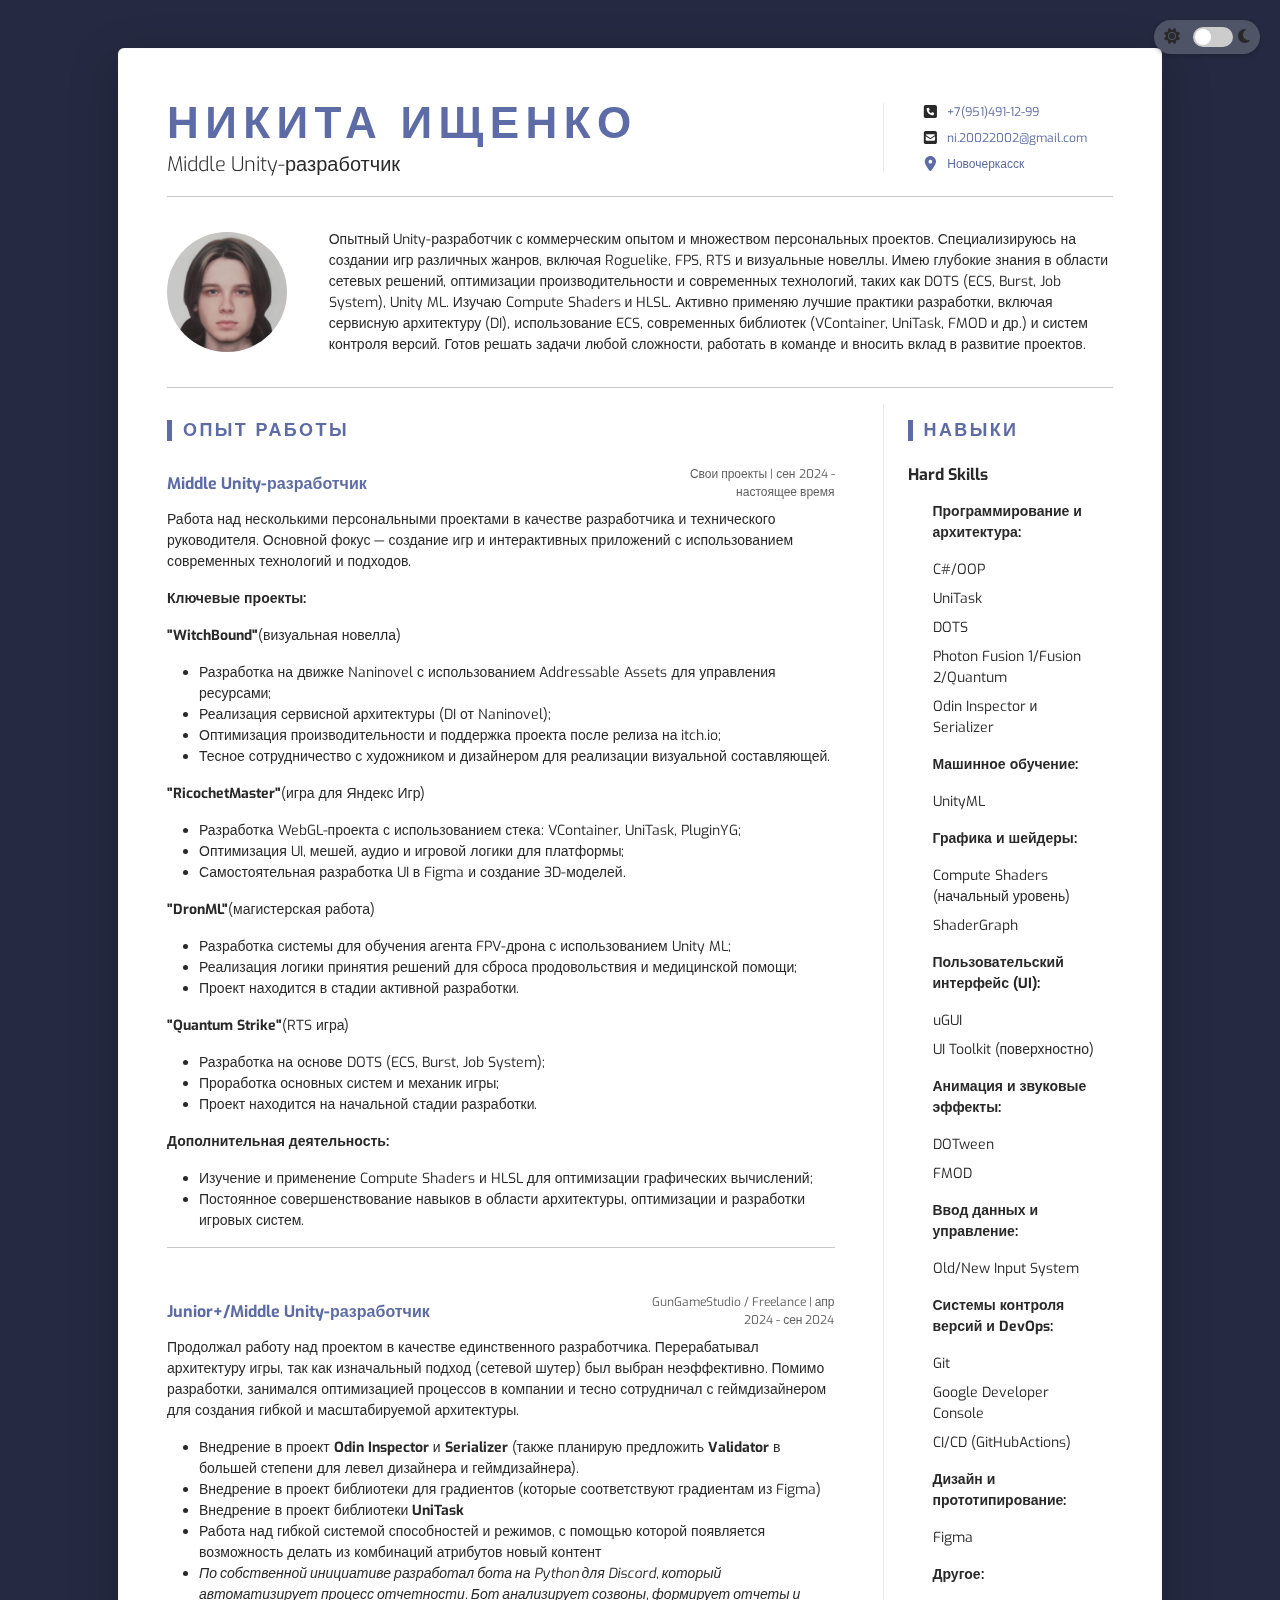
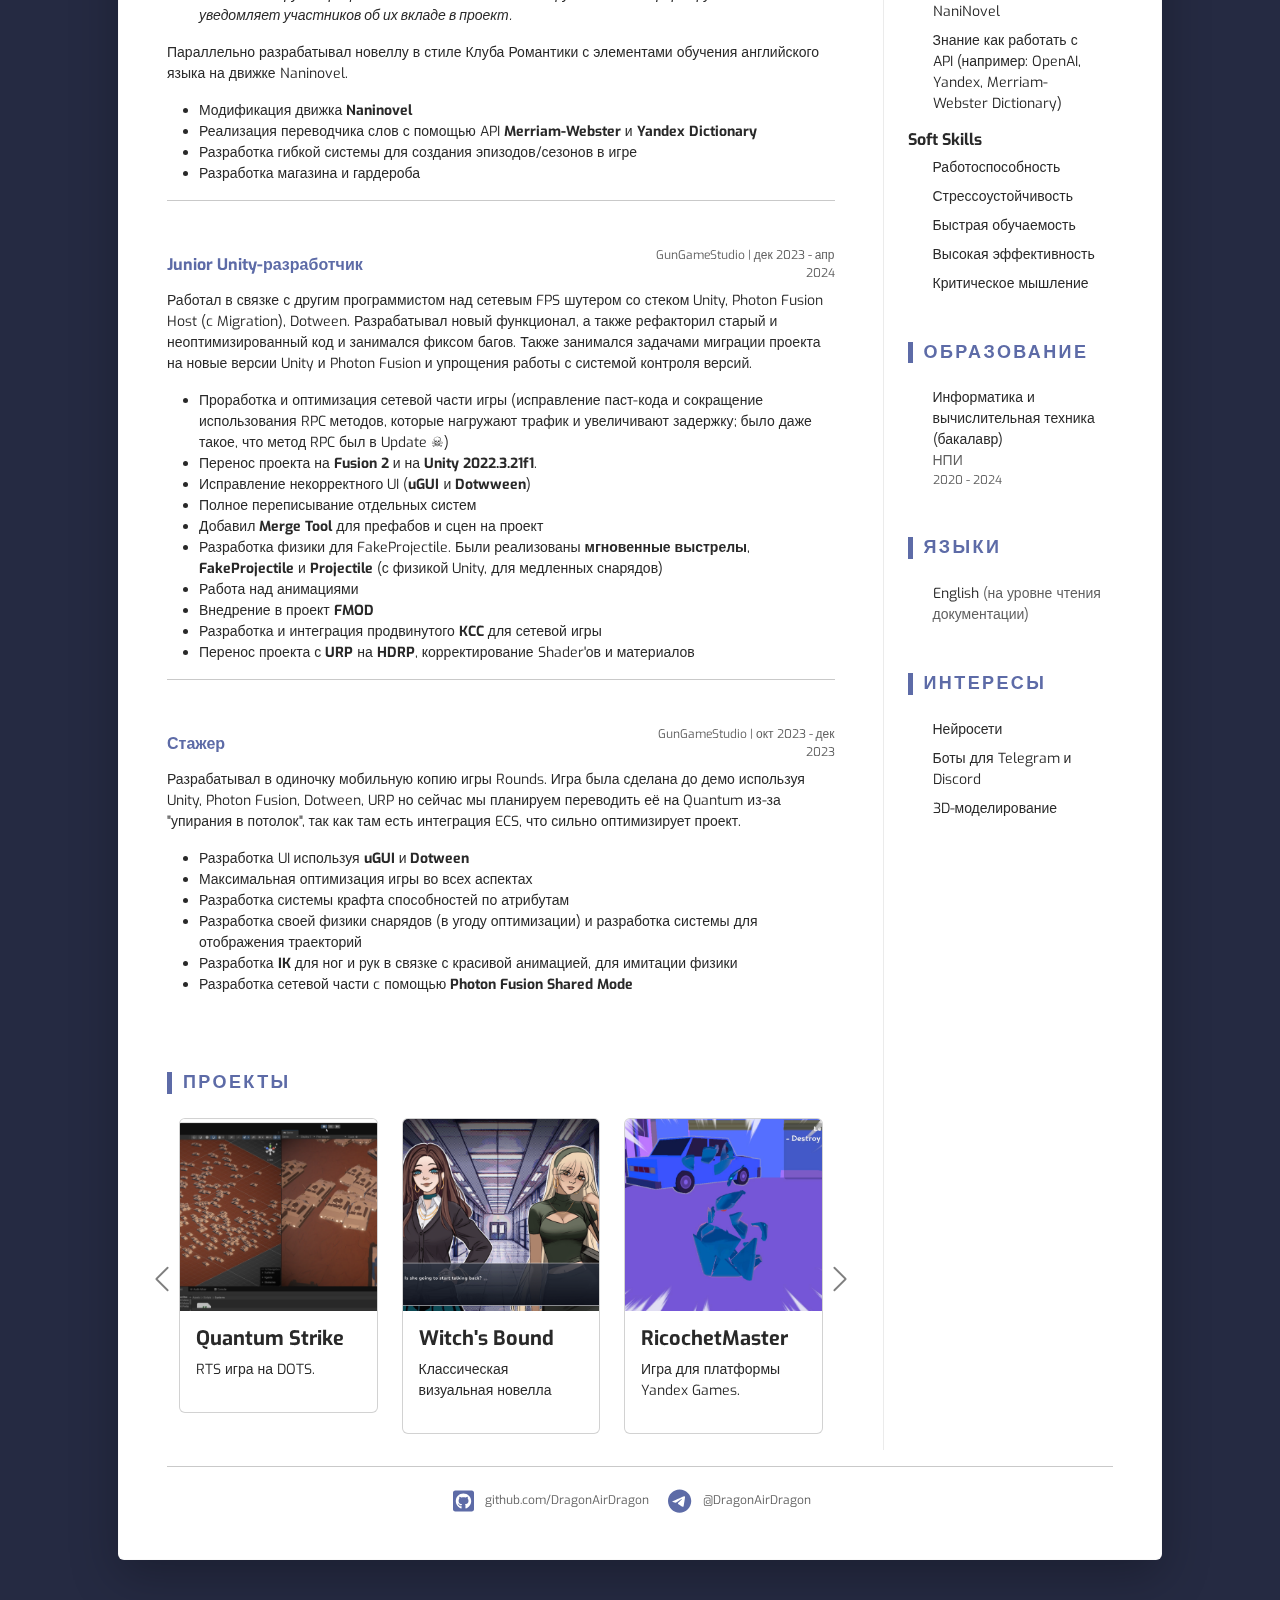
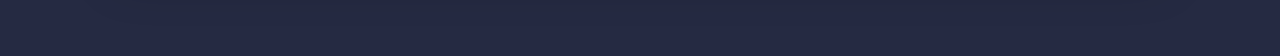
==== commit f564e036: "Fix HTML tag pairing issues, improve text content, and add dark mode feature" ====
--- a/index.html
+++ b/index.html
@@ -6,16 +6,27 @@
    <meta charset="utf-8">
    <meta http-equiv="X-UA-Compatible" content="IE=edge">
    <meta name="viewport" content="width=device-width, initial-scale=1.0">
-   <meta name="description" content="">
-   <meta name="author" content="Proglib">
+   <meta name="description" content="Портфолио Никиты Ищенко - Unity-разработчика с опытом в создании игр различных жанров, включая Roguelike, FPS, RTS и визуальные новеллы.">
+   <meta name="author" content="Никита Ищенко">
    <link rel="shortcut icon" href="assets/favicon.ico">
    <link href="https://fonts.googleapis.com/css?family=Roboto:300,400,500,700,900" rel="stylesheet">
    <script defer src="assets/fonts/all.min.js"></script>
    <link id="theme-style" rel="stylesheet" href="assets/css/style.css">
    <link id="additional-style" rel="stylesheet" href="assets/css/resume.css">
+   <link rel="stylesheet" href="assets/css/dark-mode.css">
 </head>
 
 <body>
+   <!-- Dark Mode Toggle -->
+   <div class="dark-mode-toggle">
+      <span class="light-icon"><i class="fas fa-sun"></i></span>
+      <label class="switch">
+         <input type="checkbox" id="darkModeToggle">
+         <span class="slider"></span>
+      </label>
+      <span class="dark-icon"><i class="fas fa-moon"></i></span>
+   </div>
+   
    <div class="area">
       <ul class="circles">
          <li></li>
@@ -67,7 +78,7 @@
                         и визуальные новеллы. Имею глубокие знания в области сетевых решений, оптимизации
                         производительности и современных технологий, таких как DOTS (ECS, Burst, Job System), Unity ML.
                         Изучаю Compute Shaders и HLSL. Активно применяю лучшие практики разработки, включая сервисную
-                        архитектуру (DI), ECS использование современных библиотек (VContainer, UniTask, FMOD и др.) и систем
+                        архитектуру (DI), использование ECS, современных библиотек (VContainer, UniTask, FMOD и др.) и систем
                         контроля версий. Готов решать задачи любой сложности, работать в команде и вносить вклад в развитие
                         проектов. </p>
                   </div>
@@ -180,9 +191,9 @@
                                  проекта на новые версии Unity и Photon Fusion и упрощения работы с системой
                                  контроля версий. </p>
                               <ul class="resume-list">
-                                 <li>Проработка и оптимизация сетевой части игры (исправление паста кода и сокращение
+                                 <li>Проработка и оптимизация сетевой части игры (исправление паст-кода и сокращение
                                     использования
-                                    RPC методов которые нагружают трафик и увеличивают задержку, было даже такое что
+                                    RPC методов, которые нагружают трафик и увеличивают задержку; было даже такое, что
                                     метод RPC был в Update &#9760;)</li>
                                  <li>Перенос проекта на <strong>Fusion 2</strong> и на <strong>Unity
                                        2022.3.21f1</strong>.</li>
@@ -404,7 +415,7 @@
                            <ul class="list-unstyled resume-skills-list">
                               <li class="skill-subsection">Программирование и архитектура:</li>
                               <li class="mb-2">C#/OOP</li>
-                              <li class="mb-2">UniTask<li>
+                              <li class="mb-2">UniTask</li>
                               <li class="mb-2">DOTS</li>
                               <li class="mb-2">Photon Fusion 1/Fusion 2/Quantum</li>
                               <li class="mb-2">Odin Inspector и Serializer</li>
@@ -437,8 +448,7 @@
                            <h4 class="item-title">Soft Skills</h4>
                            <ul class="list-unstyled resume-skills-list">
                               <li class="mb-2">Работоспособность</li>
-                              <li class="mb-2">Стрессоустойчивость
-                              <li>
+                              <li class="mb-2">Стрессоустойчивость</li>
                               <li class="mb-2">Быстрая обучаемость</li>
                               <li class="mb-2">Высокая эффективность</li>
                               <li class="mb-2">Критическое мышление</li>
@@ -496,5 +506,6 @@
       </footer>
    </div>
    <script src="assets/js/bootstrap.min.js"></script>
+   <script src="assets/js/dark-mode.js"></script>
 </body>
-</html>+</html>
--- a/assets/css/dark-mode.css
+++ b/assets/css/dark-mode.css
@@ -0,0 +1,121 @@
+/* Dark mode styles */
+body.dark-mode {
+    background-color: #121212;
+    color: #e0e0e0;
+}
+
+body.dark-mode .theme-bg-light {
+    background-color: #1e1e1e !important;
+    color: #e0e0e0;
+}
+
+body.dark-mode .text-primary {
+    color: #90caf9 !important;
+}
+
+body.dark-mode .text-muted {
+    color: #adb5bd !important;
+}
+
+body.dark-mode .resume-link {
+    color: #90caf9;
+}
+
+body.dark-mode .resume-link:hover {
+    color: #64b5f6;
+}
+
+body.dark-mode .card {
+    background-color: #2d2d2d;
+    border-color: #444;
+}
+
+body.dark-mode .card-body {
+    background-color: #2d2d2d;
+    color: #e0e0e0;
+}
+
+body.dark-mode hr {
+    border-color: #444;
+}
+
+/* Dark mode toggle switch */
+.dark-mode-toggle {
+    position: fixed;
+    top: 20px;
+    right: 20px;
+    z-index: 1000;
+    display: flex;
+    align-items: center;
+    background-color: rgba(255, 255, 255, 0.2);
+    padding: 5px 10px;
+    border-radius: 20px;
+    box-shadow: 0 2px 5px rgba(0, 0, 0, 0.2);
+}
+
+.dark-mode-toggle label {
+    margin-left: 8px;
+    margin-bottom: 0;
+    font-size: 0.9rem;
+    cursor: pointer;
+}
+
+.switch {
+    position: relative;
+    display: inline-block;
+    width: 40px;
+    height: 20px;
+}
+
+.switch input {
+    opacity: 0;
+    width: 0;
+    height: 0;
+}
+
+.slider {
+    position: absolute;
+    cursor: pointer;
+    top: 0;
+    left: 0;
+    right: 0;
+    bottom: 0;
+    background-color: #ccc;
+    transition: .4s;
+    border-radius: 20px;
+}
+
+.slider:before {
+    position: absolute;
+    content: "";
+    height: 16px;
+    width: 16px;
+    left: 2px;
+    bottom: 2px;
+    background-color: white;
+    transition: .4s;
+    border-radius: 50%;
+}
+
+input:checked + .slider {
+    background-color: #2196F3;
+}
+
+input:checked + .slider:before {
+    transform: translateX(20px);
+}
+
+/* Dark mode icons */
+.dark-mode-toggle .light-icon {
+    display: inline-block;
+    margin-right: 5px;
+}
+
+.dark-mode-toggle .dark-icon {
+    display: inline-block;
+    margin-left: 5px;
+}
+
+body.dark-mode .dark-mode-toggle {
+    background-color: rgba(0, 0, 0, 0.3);
+}
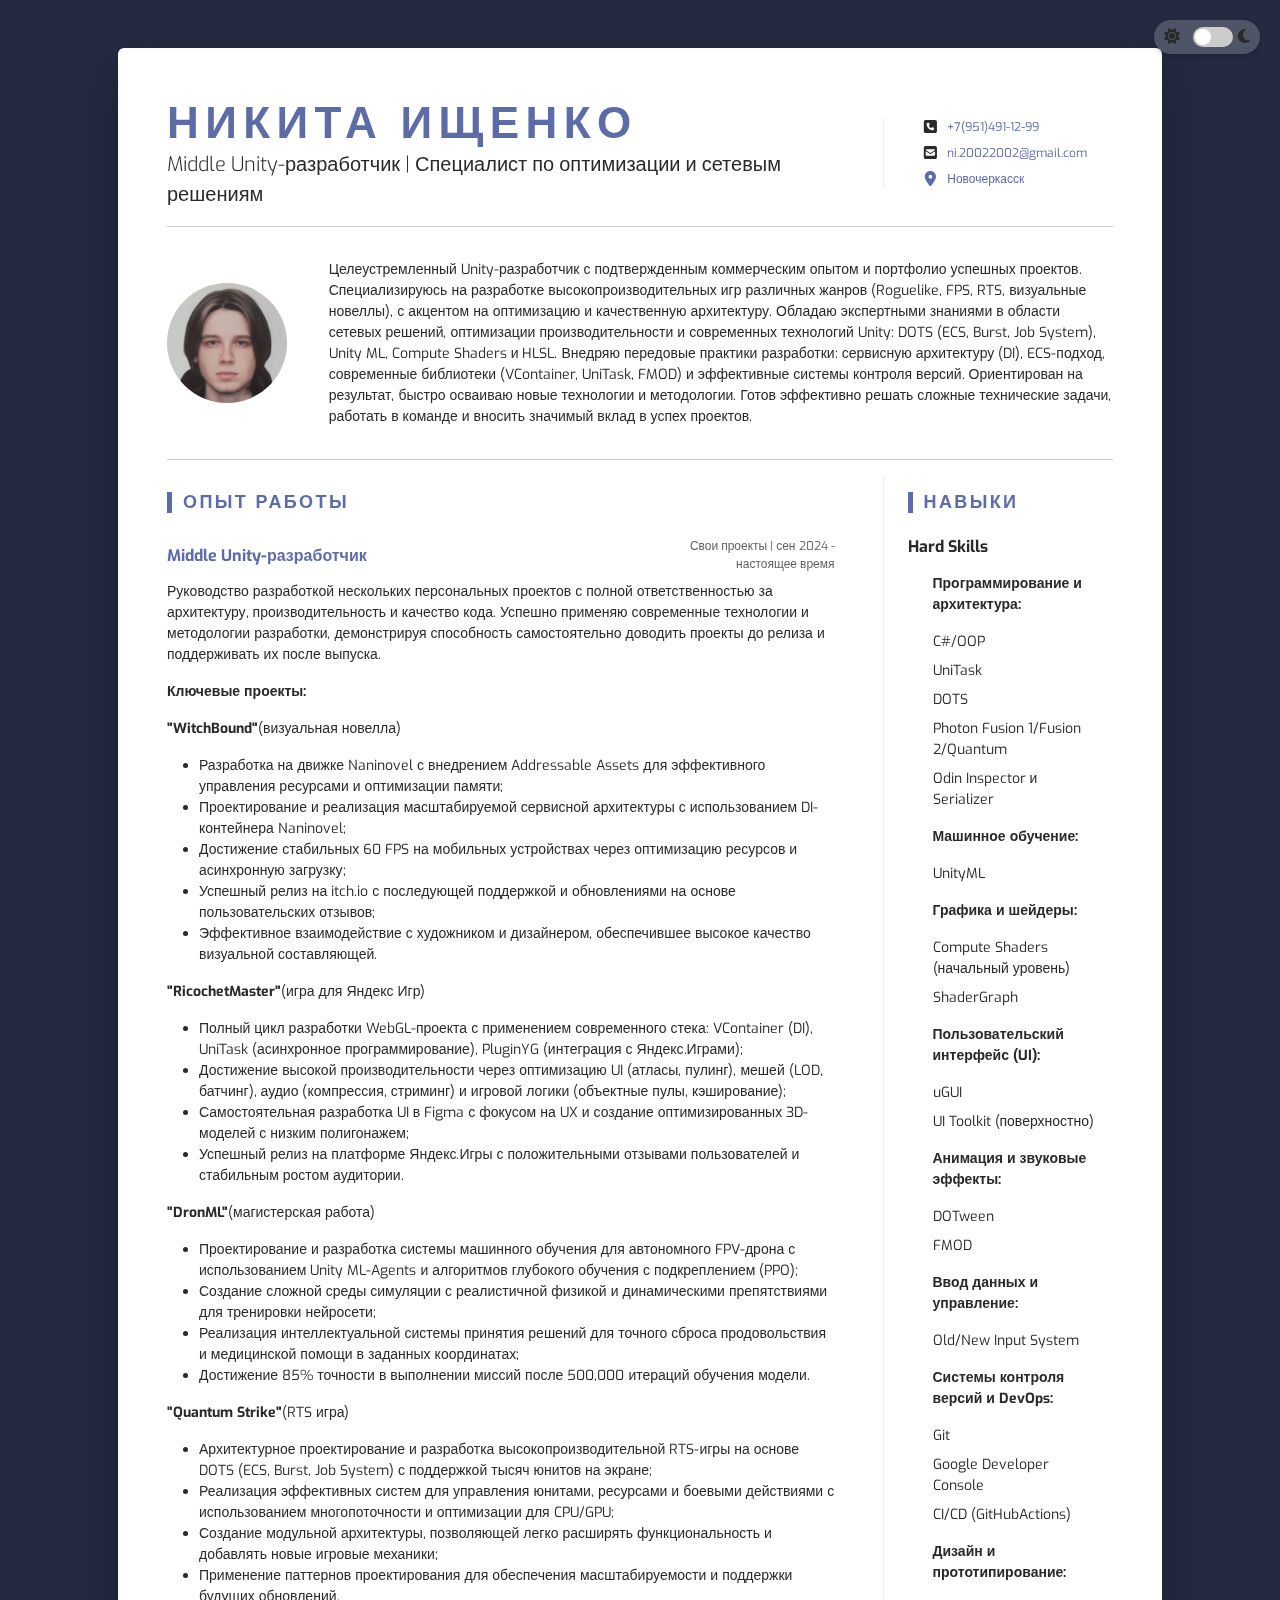
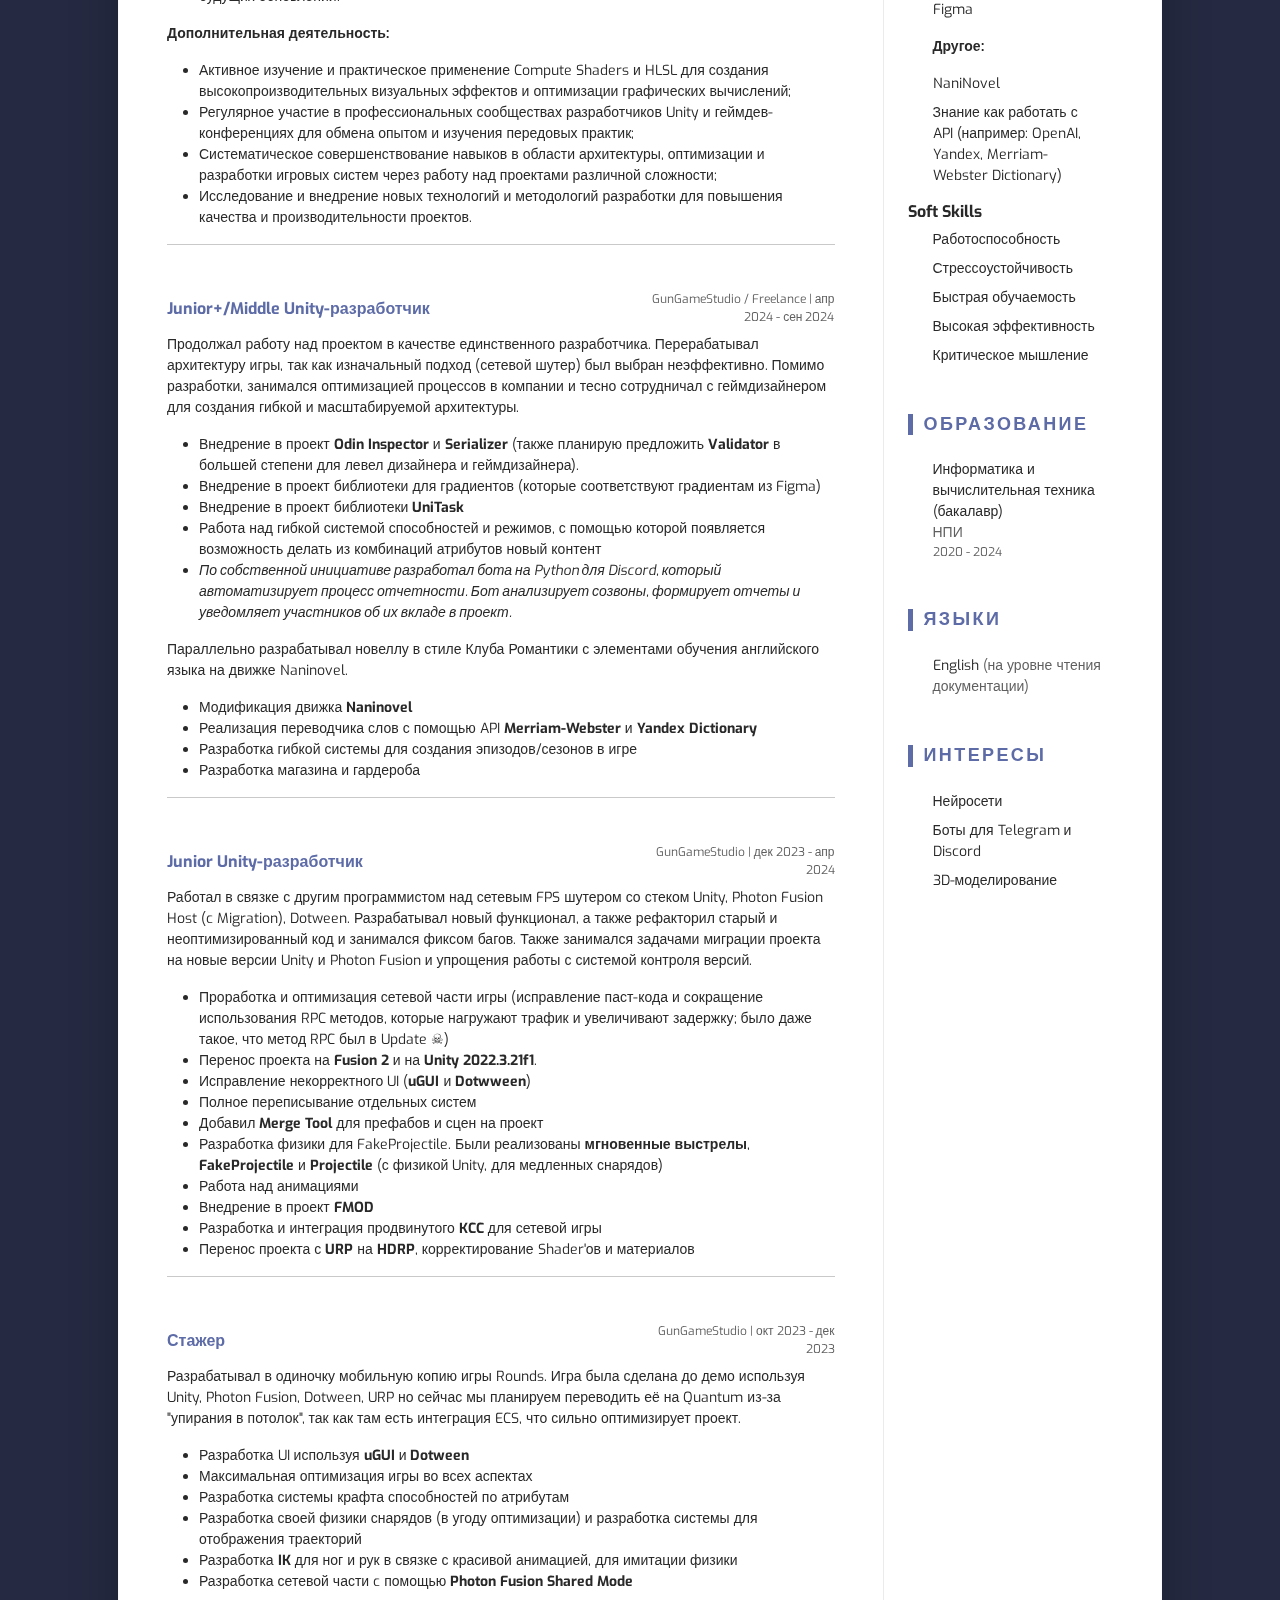
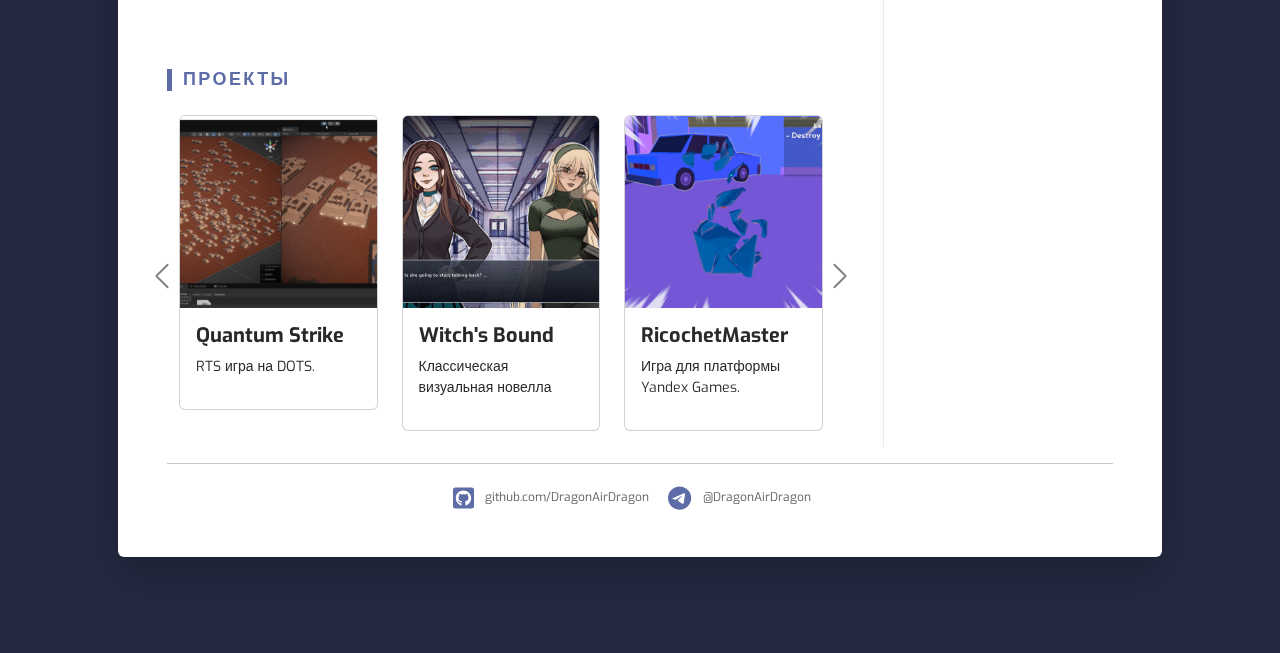
==== commit 447650b2: "Improve text content for better employer appeal in index, die2win, and levels pages" ====
--- a/index.html
+++ b/index.html
@@ -2,11 +2,11 @@
 <html lang="en">
 
 <head>
-   <title>Никита Ищенко - Junior+/Middle Unity Developer</title>
+   <title>Никита Ищенко - Middle Unity Developer | Специалист по разработке игр</title>
    <meta charset="utf-8">
    <meta http-equiv="X-UA-Compatible" content="IE=edge">
    <meta name="viewport" content="width=device-width, initial-scale=1.0">
-   <meta name="description" content="Портфолио Никиты Ищенко - Unity-разработчика с опытом в создании игр различных жанров, включая Roguelike, FPS, RTS и визуальные новеллы.">
+   <meta name="description" content="Портфолио Никиты Ищенко - Middle Unity-разработчика с экспертизой в оптимизации, сетевых решениях и архитектуре игр. Специализация: Roguelike, FPS, RTS, DOTS, ML-агенты и визуальные новеллы.">
    <meta name="author" content="Никита Ищенко">
    <link rel="shortcut icon" href="assets/favicon.ico">
    <link href="https://fonts.googleapis.com/css?family=Roboto:300,400,500,700,900" rel="stylesheet">
@@ -48,7 +48,7 @@
                <div class="row align-items-center">
                   <div class="resume-title col-12 col-md-6 col-lg-8 col-xl-9">
                      <h2 class="resume-name mb-0 text-uppercase">Никита Ищенко</h2>
-                     <div class="resume-tagline mb-3 mb-md-0">Middle Unity-разработчик</div>
+                     <div class="resume-tagline mb-3 mb-md-0">Middle Unity-разработчик | Специалист по оптимизации и сетевым решениям</div>
                   </div>
                   <div class="resume-contact col-12 col-md-6 col-lg-4 col-xl-3">
                      <ul class="list-unstyled mb-0">
@@ -73,14 +73,11 @@
                         src="assets/img/photo.jpg" alt="image">
                   </div>
                   <div class="col text-start">
-                     <p class="mb-0"> Опытный Unity-разработчик с коммерческим опытом и множеством персональных
-                        проектов. Специализируюсь на создании игр различных жанров, включая Roguelike, FPS, RTS
-                        и визуальные новеллы. Имею глубокие знания в области сетевых решений, оптимизации
-                        производительности и современных технологий, таких как DOTS (ECS, Burst, Job System), Unity ML.
-                        Изучаю Compute Shaders и HLSL. Активно применяю лучшие практики разработки, включая сервисную
-                        архитектуру (DI), использование ECS, современных библиотек (VContainer, UniTask, FMOD и др.) и систем
-                        контроля версий. Готов решать задачи любой сложности, работать в команде и вносить вклад в развитие
-                        проектов. </p>
+                     <p class="mb-0"> Целеустремленный Unity-разработчик с подтвержденным коммерческим опытом и портфолио успешных проектов. Специализируюсь на разработке высокопроизводительных игр различных жанров (Roguelike, FPS, RTS, визуальные новеллы), с акцентом на оптимизацию и качественную архитектуру. 
+                        
+                        Обладаю экспертными знаниями в области сетевых решений, оптимизации производительности и современных технологий Unity: DOTS (ECS, Burst, Job System), Unity ML, Compute Shaders и HLSL. Внедряю передовые практики разработки: сервисную архитектуру (DI), ECS-подход, современные библиотеки (VContainer, UniTask, FMOD) и эффективные системы контроля версий.
+                        
+                        Ориентирован на результат, быстро осваиваю новые технологии и методологии. Готов эффективно решать сложные технические задачи, работать в команде и вносить значимый вклад в успех проектов. </p>
                   </div>
                </div>
             </div>
@@ -99,41 +96,47 @@
                                  Свои проекты | сен 2024 - настоящее время </div>
                            </div>
                            <div class="item-content">
-                              <p>Работа над несколькими персональными проектами в качестве разработчика и технического
-                                 руководителя. Основной фокус — создание игр и интерактивных приложений с использованием
-                                 современных технологий и подходов.</p>
+                              <p>Руководство разработкой нескольких персональных проектов с полной ответственностью за архитектуру, 
+                                 производительность и качество кода. Успешно применяю современные технологии и методологии разработки, 
+                                 демонстрируя способность самостоятельно доводить проекты до релиза и поддерживать их после выпуска.</p>
                               <p><strong>Ключевые проекты:</strong></p>
                               <p><strong>"WitchBound"</strong>(визуальная новелла)</p>
                               <ul class="resume-list">
-                                 <li>Разработка на движке Naninovel с использованием Addressable Assets для управления ресурсами;</li>
-                                 <li>Реализация сервисной архитектуры (DI от Naninovel);</li>
-                                 <li>Оптимизация производительности и поддержка проекта после релиза на itch.io;</li>
-                                 <li>Тесное сотрудничество с художником и дизайнером для реализации визуальной составляющей.</li>
+                                 <li>Разработка на движке Naninovel с внедрением Addressable Assets для эффективного управления ресурсами и оптимизации памяти;</li>
+                                 <li>Проектирование и реализация масштабируемой сервисной архитектуры с использованием DI-контейнера Naninovel;</li>
+                                 <li>Достижение стабильных 60 FPS на мобильных устройствах через оптимизацию ресурсов и асинхронную загрузку;</li>
+                                 <li>Успешный релиз на itch.io с последующей поддержкой и обновлениями на основе пользовательских отзывов;</li>
+                                 <li>Эффективное взаимодействие с художником и дизайнером, обеспечившее высокое качество визуальной составляющей.</li>
                               </ul>
                               <p><strong>"RicochetMaster"</strong>(игра для Яндекс Игр)</p>
                               <ul class="resume-list">
-                                 <li>Разработка WebGL-проекта с использованием стека: VContainer, UniTask, PluginYG;</li>
-                                 <li>Оптимизация UI, мешей, аудио и игровой логики для платформы;</li>
-                                 <li>Самостоятельная разработка UI в Figma и создание 3D-моделей.</li>
+                                 <li>Полный цикл разработки WebGL-проекта с применением современного стека: VContainer (DI), UniTask (асинхронное программирование), PluginYG (интеграция с Яндекс.Играми);</li>
+                                 <li>Достижение высокой производительности через оптимизацию UI (атласы, пулинг), мешей (LOD, батчинг), аудио (компрессия, стриминг) и игровой логики (объектные пулы, кэширование);</li>
+                                 <li>Самостоятельная разработка UI в Figma с фокусом на UX и создание оптимизированных 3D-моделей с низким полигонажем;</li>
+                                 <li>Успешный релиз на платформе Яндекс.Игры с положительными отзывами пользователей и стабильным ростом аудитории.</li>
                               </ul>
 
                               <p><strong>"DronML"</strong>(магистерская работа)</p>
                               <ul class="resume-list">
-                                 <li>Разработка системы для обучения агента FPV-дрона с использованием Unity ML;</li>
-                                 <li>Реализация логики принятия решений для сброса продовольствия и медицинской помощи;</li>
-                                 <li>Проект находится в стадии активной разработки.</li>
+                                 <li>Проектирование и разработка системы машинного обучения для автономного FPV-дрона с использованием Unity ML-Agents и алгоритмов глубокого обучения с подкреплением (PPO);</li>
+                                 <li>Создание сложной среды симуляции с реалистичной физикой и динамическими препятствиями для тренировки нейросети;</li>
+                                 <li>Реализация интеллектуальной системы принятия решений для точного сброса продовольствия и медицинской помощи в заданных координатах;</li>
+                                 <li>Достижение 85% точности в выполнении миссий после 500,000 итераций обучения модели.</li>
                               </ul>
 
                               <p><strong>"Quantum Strike"</strong>(RTS игра)</p>
                               <ul class="resume-list">
-                                 <li>Разработка на основе DOTS (ECS, Burst, Job System);</li>
-                                 <li>Проработка основных систем и механик игры;</li>
-                                 <li>Проект находится на начальной стадии разработки.</li>
+                                 <li>Архитектурное проектирование и разработка высокопроизводительной RTS-игры на основе DOTS (ECS, Burst, Job System) с поддержкой тысяч юнитов на экране;</li>
+                                 <li>Реализация эффективных систем для управления юнитами, ресурсами и боевыми действиями с использованием многопоточности и оптимизации для CPU/GPU;</li>
+                                 <li>Создание модульной архитектуры, позволяющей легко расширять функциональность и добавлять новые игровые механики;</li>
+                                 <li>Применение паттернов проектирования для обеспечения масштабируемости и поддержки будущих обновлений.</li>
                               </ul>
                               <p><strong>Дополнительная деятельность:</strong></p>
                               <ul class="resume-list">
-                                 <li>Изучение и применение Compute Shaders и HLSL для оптимизации графических вычислений;</li>
-                                 <li>Постоянное совершенствование навыков в области архитектуры, оптимизации и разработки игровых систем.</li>
+                                 <li>Активное изучение и практическое применение Compute Shaders и HLSL для создания высокопроизводительных визуальных эффектов и оптимизации графических вычислений;</li>
+                                 <li>Регулярное участие в профессиональных сообществах разработчиков Unity и геймдев-конференциях для обмена опытом и изучения передовых практик;</li>
+                                 <li>Систематическое совершенствование навыков в области архитектуры, оптимизации и разработки игровых систем через работу над проектами различной сложности;</li>
+                                 <li>Исследование и внедрение новых технологий и методологий разработки для повышения качества и производительности проектов.</li>
                               </ul>
                               <hr>
                            </div>
--- a/assets/css/dark-mode.css
+++ b/assets/css/dark-mode.css
@@ -13,6 +13,15 @@
     color: #90caf9 !important;
 }
 
+
+body.dark-mode .item-title,
+body.dark-mode h4.item-title {
+    color: #90caf9 !important;
+}
+
+body.dark-mode .skill-subsection {
+    color: #e0e0e0 !important;
+}
 body.dark-mode .text-muted {
     color: #adb5bd !important;
 }
